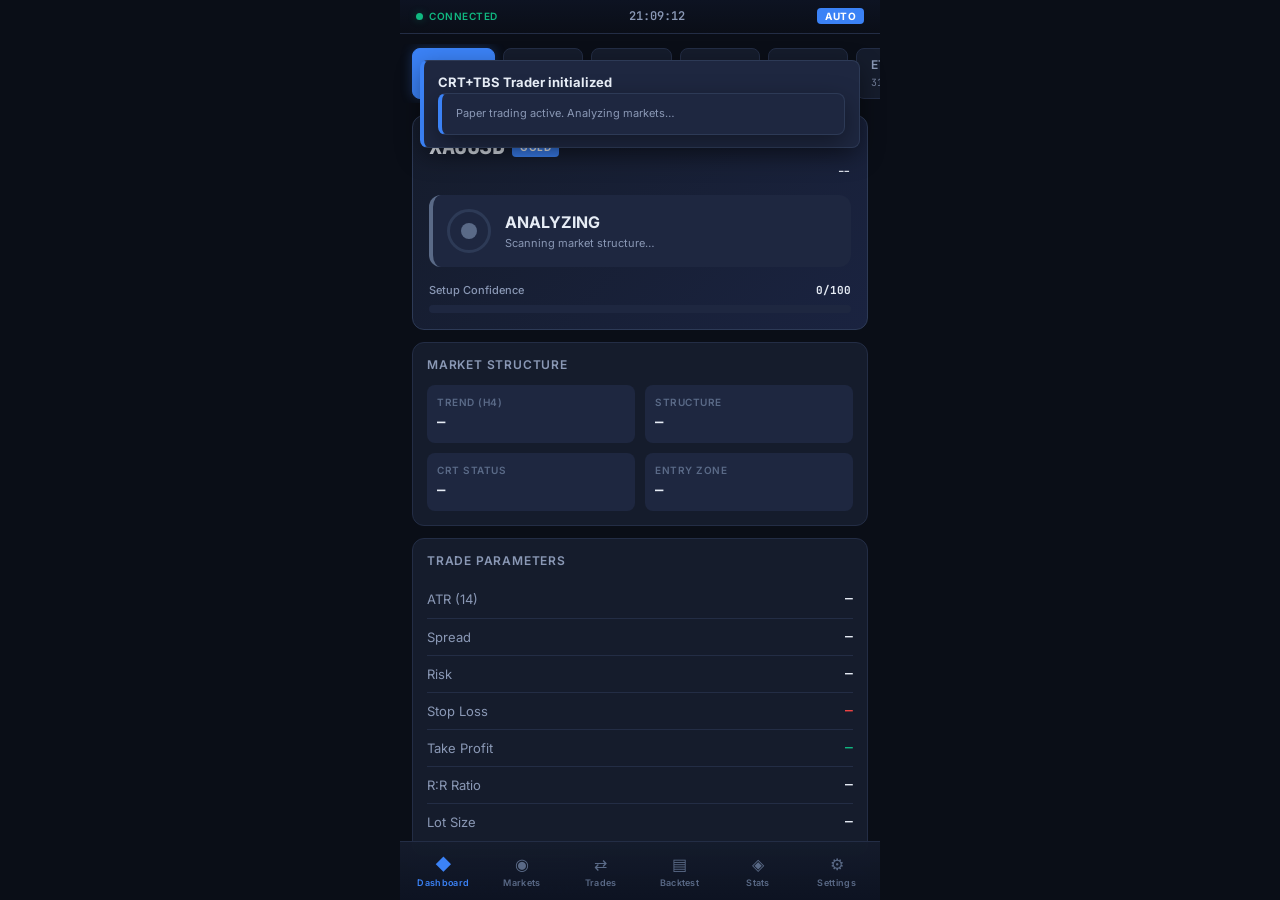
==== index.html @ 56c45b69 "Initial commit: CRT+TBS Adaptive Multi-Asset Trader" ====
<!DOCTYPE html>
<html lang="en">
<head>
<meta charset="UTF-8">
<meta name="viewport" content="width=device-width, initial-scale=1.0, maximum-scale=1.0, user-scalable=no">
<meta name="theme-color" content="#0a0e17">
<meta name="apple-mobile-web-app-capable" content="yes">
<meta name="apple-mobile-web-app-status-bar-style" content="black-translucent">
<title>CRT+TBS Trader — Adaptive Multi-Asset</title>
<link rel="preconnect" href="https://fonts.googleapis.com">
<link rel="preconnect" href="https://fonts.gstatic.com" crossorigin>
<link href="https://fonts.googleapis.com/css2?family=Inter:wght@300;400;500;600;700;800&family=JetBrains+Mono:wght@400;500;600;700&display=swap" rel="stylesheet">
<link rel="manifest" href="manifest.json">
<link rel="stylesheet" href="css/styles.css">
</head>
<body>

<div id="app">
  <!-- Status Bar -->
  <div class="status-bar">
    <div class="status-left">
      <span class="connection-dot connected" id="connDot"></span>
      <span class="conn-text" id="connText">CONNECTED</span>
    </div>
    <div class="status-center">
      <span id="clockDisplay">--:--</span>
    </div>
    <div class="status-right">
      <span id="sessionBadge" class="session-badge">AUTO</span>
    </div>
  </div>

  <!-- App Container -->
  <div class="app-container">

    <!-- ===== DASHBOARD TAB ===== -->
    <div class="tab-content active" id="tab-dashboard">

      <!-- Symbol Selector -->
      <div class="symbol-ribbon">
        <div class="symbol-tabs" id="symbolTabs">
          <!-- Populated by JS -->
        </div>
      </div>

      <!-- Main Signal Card -->
      <div class="card signal-card" id="signalCard">
        <div class="card-header">
          <div class="asset-info">
            <span class="asset-name" id="assetName">XAUUSD</span>
            <span class="asset-type-badge" id="assetType">GOLD</span>
          </div>
          <div class="asset-price-box">
            <span class="asset-price" id="assetPrice">--</span>
            <span class="asset-change" id="assetChange">--</span>
          </div>
        </div>

        <div class="signal-display">
          <div class="signal-badge" id="signalBadge">
            <div class="signal-ring"></div>
            <div class="signal-text">
              <span class="signal-label" id="signalLabel">ANALYZING</span>
              <span class="signal-sub" id="signalSub">Scanning market structure…</span>
            </div>
          </div>
        </div>

        <div class="confidence-bar-wrap">
          <div class="confidence-label-row">
            <span>Setup Confidence</span>
            <span class="conf-value" id="confValue">0/100</span>
          </div>
          <div class="confidence-track">
            <div class="confidence-fill" id="confFill" style="width:0%"></div>
          </div>
        </div>
      </div>

      <!-- Market Structure Grid -->
      <div class="card">
        <div class="card-title">Market Structure</div>
        <div class="grid-2">
          <div class="stat-block">
            <span class="stat-label">Trend (H4)</span>
            <span class="stat-value" id="trendValue">—</span>
          </div>
          <div class="stat-block">
            <span class="stat-label">Structure</span>
            <span class="stat-value" id="structureValue">—</span>
          </div>
          <div class="stat-block">
            <span class="stat-label">CRT Status</span>
            <span class="stat-value" id="crtStatus">—</span>
          </div>
          <div class="stat-block">
            <span class="stat-label">Entry Zone</span>
            <span class="stat-value" id="entryZone">—</span>
          </div>
        </div>
      </div>

      <!-- Trade Parameters -->
      <div class="card">
        <div class="card-title">Trade Parameters</div>
        <div class="param-list">
          <div class="param-row">
            <span class="p-label">ATR (14)</span>
            <span class="p-value mono" id="atrValue">—</span>
          </div>
          <div class="param-row">
            <span class="p-label">Spread</span>
            <span class="p-value mono" id="spreadValue">—</span>
          </div>
          <div class="param-row">
            <span class="p-label">Risk</span>
            <span class="p-value mono" id="riskValue">—</span>
          </div>
          <div class="param-row">
            <span class="p-label">Stop Loss</span>
            <span class="p-value mono red" id="slValue">—</span>
          </div>
          <div class="param-row">
            <span class="p-label">Take Profit</span>
            <span class="p-value mono green" id="tpValue">—</span>
          </div>
          <div class="param-row">
            <span class="p-label">R:R Ratio</span>
            <span class="p-value mono" id="rrValue">—</span>
          </div>
          <div class="param-row">
            <span class="p-label">Lot Size</span>
            <span class="p-value mono" id="lotValue">—</span>
          </div>
        </div>
      </div>

      <!-- Daily Performance -->
      <div class="card">
        <div class="card-title">Today's Performance</div>
        <div class="grid-4">
          <div class="stat-block mini">
            <span class="stat-label">Trades</span>
            <span class="stat-value small" id="todayTrades">0</span>
          </div>
          <div class="stat-block mini">
            <span class="stat-label">Win Rate</span>
            <span class="stat-value small" id="winRate">—</span>
          </div>
          <div class="stat-block mini">
            <span class="stat-label">P/L</span>
            <span class="stat-value small green" id="todayPL">$0.00</span>
          </div>
          <div class="stat-block mini">
            <span class="stat-label">Drawdown</span>
            <span class="stat-value small red" id="drawdown">0.0%</span>
          </div>
        </div>
        <div class="progress-row">
          <div class="progress-label">
            <span>Daily Risk Used</span>
            <span id="riskUsedLabel">0%</span>
          </div>
          <div class="progress-track">
            <div class="progress-fill risk" id="riskUsed" style="width:0%"></div>
          </div>
        </div>
        <div class="progress-row">
          <div class="progress-label">
            <span>Daily Progress</span>
            <span id="dailyProgressLabel">0%</span>
          </div>
          <div class="progress-track">
            <div class="progress-fill profit" id="dailyProgress" style="width:0%"></div>
          </div>
        </div>
      </div>

      <!-- Chart Area -->
      <div class="card chart-card">
        <div class="card-title">Price Action &amp; Structure</div>
        <canvas id="priceChart" class="price-canvas"></canvas>
        <div class="chart-legend">
          <span class="legend-item"><span class="legend-dot bull"></span>Bullish</span>
          <span class="legend-item"><span class="legend-dot bear"></span>Bearish</span>
          <span class="legend-item"><span class="legend-dot fvg"></span>FVG</span>
          <span class="legend-item"><span class="legend-dot liq"></span>Liquidity</span>
        </div>
      </div>

      <!-- Action Buttons -->
      <div class="action-bar">
        <button class="btn btn-secondary" id="btnPaper" onclick="togglePaperMode()">
          <span class="btn-icon">📊</span><span>Paper Trading</span>
        </button>
        <button class="btn btn-primary" id="btnTrade" onclick="toggleAutoTrading()">
          <span class="btn-icon">▶</span><span id="btnTradeText">Start Auto Trade</span>
        </button>
      </div>
    </div>

    <!-- ===== MARKETS TAB ===== -->
    <div class="tab-content" id="tab-markets">
      <div class="page-title">Markets</div>
      <div class="search-box">
        <input type="text" id="marketSearch" placeholder="Search symbols…" oninput="filterMarkets()">
      </div>
      <div class="asset-class-tabs" id="assetClassTabs">
        <!-- JS populated -->
      </div>
      <div class="market-list" id="marketList">
        <!-- JS populated -->
      </div>
    </div>

    <!-- ===== TRADES TAB ===== -->
    <div class="tab-content" id="tab-trades">
      <div class="page-title">Open Positions</div>
      <div class="trades-subtabs">
        <button class="subtab active" data-stab="open" onclick="switchTradesTab('open')">Open (<span id="openCount">0</span>)</button>
        <button class="subtab" data-stab="pending" onclick="switchTradesTab('pending')">Pending (<span id="pendingCount">0</span>)</button>
        <button class="subtab" data-stab="history" onclick="switchTradesTab('history')">History</button>
      </div>
      <div id="tradesList" class="trades-list">
        <div class="empty-state">No open positions</div>
      </div>
    </div>

    <!-- ===== BACKTEST TAB ===== -->
    <div class="tab-content" id="tab-backtest">
      <div class="page-title">Backtesting</div>
      <div class="card">
        <div class="card-title">Strategy Comparison</div>
        <div class="form-group">
          <label>Symbol</label>
          <select id="btSymbol" class="form-select"></select>
        </div>
        <div class="form-group">
          <label>Timeframe</label>
          <select id="btTimeframe" class="form-select">
            <option value="M5">M5</option>
            <option value="M15" selected>M15</option>
            <option value="H1">H1</option>
            <option value="H4">H4</option>
          </select>
        </div>
        <div class="form-group">
          <label>Initial Balance</label>
          <input type="number" id="btBalance" class="form-input" value="10000">
        </div>
        <div class="form-group">
          <label>Bars to Simulate</label>
          <input type="number" id="btBars" class="form-input" value="2000">
        </div>
        <button class="btn btn-primary full" onclick="runBacktest()">Run Backtest</button>
      </div>

      <div class="card" id="btResults" style="display:none">
        <div class="card-title">Results</div>
        <div class="grid-3">
          <div class="stat-block"><span class="stat-label">Total Trades</span><span class="stat-value" id="btTrades">0</span></div>
          <div class="stat-block"><span class="stat-label">Win Rate</span><span class="stat-value" id="btWinRate">—</span></div>
          <div class="stat-block"><span class="stat-label">Net Profit</span><span class="stat-value green" id="btProfit">$0</span></div>
          <div class="stat-block"><span class="stat-label">Profit Factor</span><span class="stat-value" id="btPF">—</span></div>
          <div class="stat-block"><span class="stat-label">Max DD</span><span class="stat-value red" id="btDD">0%</span></div>
          <div class="stat-block"><span class="stat-label">Avg RR</span><span class="stat-value" id="btRR">—</span></div>
        </div>
        <div class="bt-equity-wrap">
          <canvas id="equityChart" class="equity-canvas"></canvas>
        </div>
      </div>
    </div>

    <!-- ===== SETTINGS TAB ===== -->
    <div class="tab-content" id="tab-settings">
      <div class="page-title">Settings</div>

      <div class="card">
        <div class="card-title">Trading Mode</div>
        <div class="mode-selector" id="modeSelector">
          <button class="mode-btn active" data-mode="auto">Auto</button>
          <button class="mode-btn" data-mode="scalping">Scalping</button>
          <button class="mode-btn" data-mode="intraday">Intraday</button>
          <button class="mode-btn" data-mode="swing">Swing</button>
        </div>
      </div>

      <div class="card">
        <div class="card-title">Risk Management</div>
        <div class="form-group">
          <label>Risk Profile</label>
          <select id="riskProfile" class="form-select" onchange="updateRiskProfile()">
            <option value="conservative">Conservative (0.5%)</option>
            <option value="balanced" selected>Balanced (1%)</option>
            <option value="aggressive">Aggressive (2%)</option>
            <option value="custom">Custom</option>
          </select>
        </div>
        <div class="form-group">
          <label>Risk Per Trade (%)</label>
          <input type="range" id="riskSlider" min="0.1" max="5" step="0.1" value="1" oninput="updateRiskDisplay()">
          <div class="range-val" id="riskSliderVal">1.0%</div>
        </div>
        <div class="form-group">
          <label>Minimum Confidence Threshold</label>
          <input type="range" id="confSlider" min="50" max="95" step="1" value="75" oninput="updateConfDisplay()">
          <div class="range-val" id="confSliderVal">75/100</div>
        </div>
        <div class="form-group">
          <label>Minimum Risk:Reward</label>
          <input type="range" id="rrSlider" min="1" max="5" step="0.1" value="2" oninput="updateRRDisplay()">
          <div class="range-val" id="rrSliderVal">1:2.0</div>
        </div>
        <div class="form-group switch-row">
          <label>Small Account Mode</label>
          <label class="switch"><input type="checkbox" id="smallAccountMode"><span class="slider-sw"></span></label>
        </div>
        <div class="form-group switch-row">
          <label>Partial Profit Taking (TP1/TP2/TP3)</label>
          <label class="switch"><input type="checkbox" id="partialTP" checked><span class="slider-sw"></span></label>
        </div>
        <div class="form-group switch-row">
          <label>Break-Even After TP1</label>
          <label class="switch"><input type="checkbox" id="breakEven" checked><span class="slider-sw"></span></label>
        </div>
        <div class="form-group switch-row">
          <label>Trailing Stop</label>
          <label class="switch"><input type="checkbox" id="trailingStop" checked><span class="slider-sw"></span></label>
        </div>
      </div>

      <div class="card">
        <div class="card-title">Daily Limits</div>
        <div class="form-group">
          <label>Max Daily Loss (%)</label>
          <input type="number" id="maxDailyLoss" class="form-input" value="5" step="0.5">
        </div>
        <div class="form-group">
          <label>Daily Profit Target (%)</label>
          <input type="number" id="dailyTarget" class="form-input" value="3" step="0.5">
        </div>
        <div class="form-group">
          <label>Max Trades Per Day</label>
          <input type="number" id="maxDailyTrades" class="form-input" value="10">
        </div>
        <div class="form-group">
          <label>Max Consecutive Losses</label>
          <input type="number" id="maxConsecLoss" class="form-input" value="5">
        </div>
        <div class="form-group switch-row">
          <label>Stop Trading at Daily Target</label>
          <label class="switch"><input type="checkbox" id="stopAtTarget" checked><span class="slider-sw"></span></label>
        </div>
      </div>

      <div class="card">
        <div class="card-title">News Filter</div>
        <div class="form-group">
          <label>News Filter Level</label>
          <select id="newsFilter" class="form-select">
            <option value="off">OFF</option>
            <option value="low">Low Impact Only</option>
            <option value="high" selected>High Impact Filter</option>
            <option value="all">No Trading Around Major News</option>
          </select>
        </div>
      </div>

      <div class="card">
        <div class="card-title">Broker Connection</div>
        <div class="form-group">
          <label>Execution Mode</label>
          <div class="mode-selector" id="executionMode">
            <button class="mode-btn active" data-exec="demo">Demo (Simulated)</button>
            <button class="mode-btn" data-exec="live" id="liveExecBtn">Live</button>
          </div>
          <div class="risk-warning" id="riskWarning" style="display:none">
            <strong>⚠️ Real-money trading carries substantial risk.</strong><br>
            Automated strategies can and will lose money. Never trade with capital you cannot afford to lose.
            Past or simulated performance is not indicative of future results.
          </div>
        </div>
        <div class="form-group">
          <label>Broker / Endpoint</label>
          <select id="brokerSelect" class="form-select" onchange="UI.renderBrokerFields()">
            <option value="simulated">Simulated (Paper Trading)</option>
            <option value="mt4">MetaTrader 4 (bridge)</option>
            <option value="mt5">MetaTrader 5 (bridge)</option>
            <option value="ctrader">cTrader Open API</option>
            <option value="binance">Binance (Crypto)</option>
          </select>
        </div>
        <div id="brokerFields"></div>
        <div class="form-group">
          <label>Account Balance (for simulation / display)</label>
          <input type="number" id="accountBalance" class="form-input" value="10000" step="100">
        </div>
        <div class="demo-gate" id="demoGate" style="display:none">
          <div class="gate-label">Demo Performance Gate</div>
          <div class="gate-stats" id="gateStats">Complete 50+ demo trades with ≥55% win rate and <5% max DD to enable live trading.</div>
          <div class="gate-progress">
            <div class="gate-bar"><div class="gate-fill" id="gateFill" style="width:0%"></div></div>
            <div class="gate-pct" id="gatePct">0%</div>
          </div>
          <div class="gate-status" id="gateStatus">LOCKED</div>
        </div>
        <button class="btn btn-secondary full" onclick="saveSettings()">Save Settings</button>
        <button class="btn btn-primary full" id="connectBtn" onclick="BrokerUI.connect()" style="margin-top:8px;display:none">Connect Broker</button>
      </div>

      <div class="app-footer">
        <div>CRT + TBS Adaptive Trader v1.0</div>
        <div class="footer-sub">Capital Preservation First</div>
      </div>
    </div>

    <!-- ===== STATS TAB ===== -->
    <div class="tab-content" id="tab-stats">
      <div class="page-title">Performance Statistics</div>
      <div class="card">
        <div class="card-title">Per-Asset Performance</div>
        <div id="assetStats" class="asset-stats-list"></div>
      </div>
      <div class="card">
        <div class="card-title">Strategy Optimization</div>
        <div class="insights-list" id="insightsList">
          <div class="empty-state">Collecting trading data… Run trades or backtest to generate insights.</div>
        </div>
      </div>
    </div>

  </div>

  <!-- Bottom Nav -->
  <nav class="bottom-nav">
    <button class="nav-btn active" data-tab="dashboard" onclick="switchTab('dashboard')">
      <span class="nav-icon">◆</span><span class="nav-label">Dashboard</span>
    </button>
    <button class="nav-btn" data-tab="markets" onclick="switchTab('markets')">
      <span class="nav-icon">◉</span><span class="nav-label">Markets</span>
    </button>
    <button class="nav-btn" data-tab="trades" onclick="switchTab('trades')">
      <span class="nav-icon">⇄</span><span class="nav-label">Trades</span>
    </button>
    <button class="nav-btn" data-tab="backtest" onclick="switchTab('backtest')">
      <span class="nav-icon">▤</span><span class="nav-label">Backtest</span>
    </button>
    <button class="nav-btn" data-tab="stats" onclick="switchTab('stats')">
      <span class="nav-icon">◈</span><span class="nav-label">Stats</span>
    </button>
    <button class="nav-btn" data-tab="settings" onclick="switchTab('settings')">
      <span class="nav-icon">⚙</span><span class="nav-label">Settings</span>
    </button>
  </nav>

  <!-- Toast Notifications -->
  <div id="toastContainer" class="toast-container"></div>

  <!-- Trade Alert Modal -->
  <div id="alertModal" class="modal-overlay" onclick="if(event.target===this)closeModal()">
    <div class="modal">
      <div class="modal-header">
        <span id="modalTitle">Signal Alert</span>
        <button class="modal-close" onclick="closeModal()">✕</button>
      </div>
      <div class="modal-body" id="modalBody"></div>
    </div>
  </div>
</div>

<script src="js/assetProfiles.js"></script>
<script src="js/assetDetector.js"></script>
<script src="js/dataFeed.js"></script>
<script src="js/marketStructure.js"></script>
<script src="js/volatilityEngine.js"></script>
<script src="js/strategy.js"></script>
<script src="js/riskManager.js"></script>
<script src="js/executionEngine.js"></script>
<script src="js/notifications.js"></script>
<script src="js/statistics.js"></script>
<script src="js/backtest.js"></script>
<script src="js/charts.js"></script>
<script src="js/ui.js"></script>
<script src="js/brokerAdapters.js"></script>
<script src="js/brokerUI.js"></script>
<script src="js/app.js"></script>

</body>
</html>
---- css/styles.css ----
/* ===== CRT+TBS Adaptive Trader — Mobile-First Dark UI ===== */
:root {
  --bg-primary: #0a0e17;
  --bg-secondary: #111827;
  --bg-card: #151c2c;
  --bg-card-hover: #1a2336;
  --bg-elevated: #1e2740;
  --border: #232d45;
  --border-light: #2d3a56;

  --text-primary: #e6ecf5;
  --text-secondary: #8a98b5;
  --text-muted: #5a6a87;

  --accent: #3b82f6;
  --accent-glow: rgba(59,130,246,0.3);
  --green: #10b981;
  --green-dim: rgba(16,185,129,0.15);
  --green-glow: rgba(16,185,129,0.3);
  --red: #ef4444;
  --red-dim: rgba(239,68,68,0.15);
  --red-glow: rgba(239,68,68,0.3);
  --yellow: #f59e0b;
  --yellow-dim: rgba(245,158,11,0.15);
  --purple: #8b5cf6;
  --purple-dim: rgba(139,92,246,0.15);
  --cyan: #06b6d4;
  --cyan-dim: rgba(6,182,212,0.15);

  --font-main: 'Inter', -apple-system, BlinkMacSystemFont, sans-serif;
  --font-mono: 'JetBrains Mono', 'Courier New', monospace;

  --radius: 12px;
  --radius-sm: 8px;
  --radius-lg: 16px;

  --safe-top: env(safe-area-inset-top, 0px);
  --safe-bottom: env(safe-area-inset-bottom, 0px);
}

* { margin:0; padding:0; box-sizing:border-box; -webkit-tap-highlight-color:transparent; }

html, body {
  height:100%;
  width:100%;
  overflow:hidden;
  background: var(--bg-primary);
  color: var(--text-primary);
  font-family: var(--font-main);
  font-size: 14px;
  line-height: 1.4;
  -webkit-font-smoothing: antialiased;
}

#app {
  display:flex; flex-direction:column;
  height:100dvh; width:100vw;
  max-width:480px; margin:0 auto;
  background: var(--bg-primary);
  position:relative;
}

/* ===== Status Bar ===== */
.status-bar {
  display:flex; align-items:center; justify-content:space-between;
  padding: calc(8px + var(--safe-top)) 16px 8px;
  background: linear-gradient(180deg, #0d1322 0%, var(--bg-primary) 100%);
  font-size: 11px; font-weight:600;
  border-bottom: 1px solid var(--border);
  flex-shrink:0;
}
.status-left { display:flex; align-items:center; gap:6px; }
.connection-dot { width:7px; height:7px; border-radius:50%; }
.connection-dot.connected { background: var(--green); box-shadow:0 0 8px var(--green-glow); }
.connection-dot.disconnected { background: var(--red); }
.conn-text { color: var(--green); letter-spacing:0.5px; font-size:10px; }
#clockDisplay { font-family: var(--font-mono); color: var(--text-secondary); font-size:12px; }
.session-badge {
  background: var(--accent);
  color:#fff; padding:2px 8px; border-radius:4px;
  font-size:10px; font-weight:700; letter-spacing:0.5px;
}

/* ===== App Container ===== */
.app-container {
  flex:1; overflow-y:auto; overflow-x:hidden;
  -webkit-overflow-scrolling:touch;
  padding: 12px 12px 80px;
}
.tab-content { display:none; animation: fadeIn 0.25s ease; }
.tab-content.active { display:block; }

@keyframes fadeIn { from{opacity:0; transform:translateY(4px);} to{opacity:1; transform:translateY(0);} }
@keyframes pulse { 0%,100%{opacity:1;} 50%{opacity:0.5;} }
@keyframes slideUp { from{transform:translateY(100%);opacity:0;} to{transform:translateY(0);opacity:1;} }
@keyframes glowPulse {
  0%,100%{box-shadow:0 0 0 0 var(--glow-color,var(--accent-glow));}
  50%{box-shadow:0 0 20px 4px var(--glow-color,var(--accent-glow));}
}

/* ===== Symbol Ribbon ===== */
.symbol-ribbon {
  margin: -2px -12px 12px;
  padding: 0 12px;
  overflow-x:auto;
  -webkit-overflow-scrolling:touch;
  scrollbar-width:none;
}
.symbol-ribbon::-webkit-scrollbar { display:none; }
.symbol-tabs { display:flex; gap:8px; padding:4px 0; }
.symbol-tab {
  flex-shrink:0;
  padding: 8px 14px;
  background: var(--bg-card);
  border: 1px solid var(--border);
  border-radius: var(--radius-sm);
  font-size:12px; font-weight:600;
  color: var(--text-secondary);
  cursor:pointer;
  transition: all 0.15s;
  white-space:nowrap;
}
.symbol-tab.active {
  background: var(--accent);
  border-color: var(--accent);
  color:#fff;
  box-shadow:0 0 12px var(--accent-glow);
}
.symbol-tab .sym-price { font-family:var(--font-mono); font-size:10px; font-weight:400; opacity:0.8; margin-top:2px; display:block;}
.symbol-tab.active .sym-price { color:rgba(255,255,255,0.85); }

/* ===== Cards ===== */
.card {
  background: var(--bg-card);
  border:1px solid var(--border);
  border-radius: var(--radius);
  padding:14px;
  margin-bottom:12px;
}
.card-title {
  font-size:12px; font-weight:600;
  color: var(--text-secondary);
  text-transform:uppercase;
  letter-spacing:0.8px;
  margin-bottom:12px;
}

/* ===== Signal Card ===== */
.signal-card {
  background: linear-gradient(135deg, var(--bg-card) 0%, #1a2340 100%);
  border-color: var(--border-light);
  padding:16px;
}
.card-header {
  display:flex; justify-content:space-between; align-items:flex-start;
  margin-bottom:16px;
}
.asset-info { display:flex; align-items:center; gap:8px; }
.asset-name { font-size:22px; font-weight:800; letter-spacing:-0.5px; font-family:var(--font-mono); }
.asset-type-badge {
  font-size:10px; font-weight:700;
  padding:3px 8px; border-radius:4px;
  background: var(--accent); color:#fff;
  text-transform:uppercase; letter-spacing:0.5px;
}
.asset-type-badge.forex { background: var(--accent); }
.asset-type-badge.gold { background: var(--yellow); }
.asset-type-badge.crypto { background: var(--orange, #f97316); }
.asset-type-badge.index { background: var(--purple); }
.asset-price-box { text-align:right; }
.asset-price { font-family:var(--font-mono); font-size:20px; font-weight:700; display:block; }
.asset-change { font-size:11px; font-weight:600; font-family:var(--font-mono); }
.asset-change.up { color:var(--green); }
.asset-change.down { color:var(--red); }

.signal-display { margin: 16px 0; }
.signal-badge {
  display:flex; align-items:center; gap:14px;
  padding:14px;
  background: var(--bg-elevated);
  border-radius: var(--radius);
  border-left:4px solid var(--text-muted);
  transition: all 0.3s;
}
.signal-badge.buy {
  border-left-color: var(--green);
  background: linear-gradient(90deg, rgba(16,185,129,0.1) 0%, var(--bg-elevated) 70%);
}
.signal-badge.sell {
  border-left-color: var(--red);
  background: linear-gradient(90deg, rgba(239,68,68,0.1) 0%, var(--bg-elevated) 70%);
}
.signal-badge.waiting {
  border-left-color: var(--yellow);
}
.signal-ring {
  width:44px; height:44px; border-radius:50%;
  border:3px solid var(--border-light);
  flex-shrink:0;
  display:flex; align-items:center; justify-content:center;
  position:relative;
}
.signal-badge.buy .signal-ring { border-color: var(--green); box-shadow:0 0 16px var(--green-glow); }
.signal-badge.sell .signal-ring { border-color: var(--red); box-shadow:0 0 16px var(--red-glow); }
.signal-badge.waiting .signal-ring { border-color: var(--yellow); animation:pulse 2s infinite; }
.signal-ring::after {
  content:''; width:16px; height:16px; border-radius:50%;
  background: var(--text-muted);
}
.signal-badge.buy .signal-ring::after { background:var(--green); }
.signal-badge.sell .signal-ring::after { background:var(--red); }
.signal-badge.waiting .signal-ring::after { background:var(--yellow); }
.signal-text { flex:1; }
.signal-label { font-size:16px; font-weight:700; display:block; }
.signal-badge.buy .signal-label { color:var(--green); }
.signal-badge.sell .signal-label { color:var(--red); }
.signal-sub { font-size:11px; color:var(--text-secondary); margin-top:2px; display:block;}

.confidence-bar-wrap { margin-top:14px; }
.confidence-label-row {
  display:flex; justify-content:space-between;
  font-size:11px; color:var(--text-secondary);
  margin-bottom:6px; font-weight:500;
}
.conf-value { font-family:var(--font-mono); color:var(--text-primary); font-weight:700; }
.confidence-track {
  height:8px; background:var(--bg-elevated);
  border-radius:4px; overflow:hidden;
}
.confidence-fill {
  height:100%; border-radius:4px;
  background: linear-gradient(90deg, var(--red) 0%, var(--yellow) 40%, var(--green) 100%);
  transition: width 0.5s ease;
}

/* ===== Grids ===== */
.grid-2 { display:grid; grid-template-columns:1fr 1fr; gap:10px; }
.grid-3 { display:grid; grid-template-columns:1fr 1fr 1fr; gap:10px; }
.grid-4 { display:grid; grid-template-columns:1fr 1fr 1fr 1fr; gap:8px; }

.stat-block {
  background: var(--bg-elevated);
  padding:10px;
  border-radius:var(--radius-sm);
  display:flex; flex-direction:column; gap:4px;
}
.stat-block.mini { padding:8px 6px; align-items:center; text-align:center;}
.stat-label { font-size:10px; color:var(--text-muted); text-transform:uppercase; letter-spacing:0.5px; font-weight:600;}
.stat-value { font-size:14px; font-weight:700; font-family:var(--font-mono); }
.stat-value.small { font-size:13px; }
.stat-value.green { color:var(--green); }
.stat-value.red { color:var(--red); }
.stat-value.bull { color:var(--green); }
.stat-value.bear { color:var(--red); }
.p-value.mono { font-family:var(--font-mono); font-weight:600; }
.p-value.green { color:var(--green); }
.p-value.red { color:var(--red); }

/* ===== Param List ===== */
.param-list { display:flex; flex-direction:column; gap:0; }
.param-row {
  display:flex; justify-content:space-between; align-items:center;
  padding:9px 0;
  border-bottom:1px solid var(--border);
  font-size:13px;
}
.param-row:last-child { border-bottom:none; }
.p-label { color:var(--text-secondary); }
.p-value { font-size:13px; color:var(--text-primary); }

/* ===== Progress Rows ===== */
.progress-row { margin-top:12px; }
.progress-row:first-of-type { margin-top:14px; }
.progress-label {
  display:flex; justify-content:space-between;
  font-size:11px; color:var(--text-secondary); margin-bottom:5px; font-weight:500;
}
.progress-track {
  height:6px; background:var(--bg-elevated); border-radius:3px; overflow:hidden;
}
.progress-fill { height:100%; border-radius:3px; transition:width 0.5s; }
.progress-fill.risk { background: linear-gradient(90deg, var(--green), var(--yellow), var(--red)); }
.progress-fill.profit { background: linear-gradient(90deg, var(--accent), var(--green)); }

/* ===== Chart ===== */
.chart-card { padding:14px; }
.price-canvas { width:100%; height:200px; display:block; }
.chart-legend {
  display:flex; gap:12px; margin-top:8px; flex-wrap:wrap;
}
.legend-item {
  display:flex; align-items:center; gap:5px;
  font-size:10px; color:var(--text-muted);
}
.legend-dot { width:8px; height:8px; border-radius:2px; }
.legend-dot.bull { background:var(--green); }
.legend-dot.bear { background:var(--red); }
.legend-dot.fvg { background:var(--cyan); }
.legend-dot.liq { background:var(--yellow); }

/* ===== Action Buttons ===== */
.action-bar {
  display:grid; grid-template-columns:1fr 1.5fr; gap:10px;
  margin-top:4px; margin-bottom:16px;
}
.btn {
  display:flex; align-items:center; justify-content:center; gap:8px;
  padding:14px 16px;
  border:none; border-radius:var(--radius);
  font-family:var(--font-main); font-size:14px; font-weight:700;
  cursor:pointer;
  transition: all 0.15s;
  letter-spacing:0.3px;
}
.btn:active { transform:scale(0.97); }
.btn.full { width:100%; }
.btn-primary {
  background: linear-gradient(135deg, var(--accent) 0%, #2563eb 100%);
  color:#fff;
  box-shadow:0 4px 12px var(--accent-glow);
}
.btn-primary.active {
  background: linear-gradient(135deg, var(--red) 0%, #dc2626 100%);
  box-shadow:0 4px 12px var(--red-glow);
}
.btn-secondary {
  background: var(--bg-elevated);
  color:var(--text-primary);
  border:1px solid var(--border);
}
.btn-icon { font-size:12px; }

/* ===== Page Titles ===== */
.page-title {
  font-size:22px; font-weight:800;
  margin:4px 0 16px;
  letter-spacing:-0.5px;
}

/* ===== Search ===== */
.search-box { margin-bottom:12px; }
.search-box input {
  width:100%; padding:11px 14px;
  background:var(--bg-card); border:1px solid var(--border);
  border-radius:var(--radius-sm);
  color:var(--text-primary); font-family:var(--font-main); font-size:14px;
  outline:none;
}
.search-box input:focus { border-color:var(--accent); }

/* ===== Asset Class Tabs ===== */
.asset-class-tabs {
  display:flex; gap:6px; margin-bottom:12px;
  overflow-x:auto; scrollbar-width:none;
}
.asset-class-tabs::-webkit-scrollbar { display:none; }
.class-tab {
  flex-shrink:0;
  padding:7px 14px;
  background:var(--bg-card); border:1px solid var(--border);
  border-radius:20px; font-size:12px; font-weight:600;
  color:var(--text-secondary); cursor:pointer; transition:all 0.15s;
}
.class-tab.active { background:var(--accent); border-color:var(--accent); color:#fff;}

/* ===== Market List ===== */
.market-list { display:flex; flex-direction:column; gap:8px; }
.market-item {
  display:flex; align-items:center; justify-content:space-between;
  padding:12px 14px;
  background:var(--bg-card); border:1px solid var(--border);
  border-radius:var(--radius-sm);
  cursor:pointer; transition:all 0.15s;
}
.market-item:active { background:var(--bg-card-hover); }
.market-item.active { border-color:var(--accent); background:var(--bg-card-hover); }
.mi-left { display:flex; align-items:center; gap:12px; }
.mi-icon {
  width:38px; height:38px; border-radius:8px;
  display:flex; align-items:center; justify-content:center;
  font-size:16px; font-weight:800; font-family:var(--font-mono);
  flex-shrink:0;
}
.mi-icon.forex { background:rgba(59,130,246,0.15); color:var(--accent); }
.mi-icon.gold { background:rgba(245,158,11,0.15); color:var(--yellow); }
.mi-icon.crypto { background:rgba(249,115,22,0.15); color:#f97316; }
.mi-icon.index { background:rgba(139,92,246,0.15); color:var(--purple); }
.mi-sym { font-weight:700; font-family:var(--font-mono); font-size:14px; }
.mi-name { font-size:11px; color:var(--text-muted); margin-top:2px; }
.mi-right { text-align:right; }
.mi-price { font-family:var(--font-mono); font-weight:700; font-size:14px; }
.mi-chg { font-size:11px; font-weight:600; font-family:var(--font-mono); margin-top:2px; }
.mi-chg.up { color:var(--green); }
.mi-chg.down { color:var(--red); }
.mi-spread { font-size:10px; color:var(--text-muted); margin-top:2px; }

/* ===== Trades ===== */
.trades-subtabs {
  display:flex; gap:6px; margin-bottom:12px;
  background:var(--bg-card); border-radius:var(--radius-sm); padding:4px;
}
.subtab {
  flex:1; padding:8px; border:none;
  background:transparent; color:var(--text-secondary);
  font-family:var(--font-main); font-size:12px; font-weight:600;
  border-radius:6px; cursor:pointer; transition:all 0.15s;
}
.subtab.active { background:var(--accent); color:#fff; }
.trades-list { display:flex; flex-direction:column; gap:8px; }

.trade-item {
  background:var(--bg-card); border:1px solid var(--border);
  border-radius:var(--radius-sm); padding:12px 14px;
  border-left:4px solid var(--text-muted);
}
.trade-item.buy { border-left-color:var(--green); }
.trade-item.sell { border-left-color:var(--red); }
.trade-header {
  display:flex; justify-content:space-between; align-items:center;
  margin-bottom:8px;
}
.trade-sym { font-weight:800; font-family:var(--font-mono); font-size:15px; }
.trade-side {
  font-size:10px; font-weight:700; padding:2px 8px; border-radius:4px;
  text-transform:uppercase; letter-spacing:0.5px;
}
.trade-side.buy { background:var(--green-dim); color:var(--green); }
.trade-side.sell { background:var(--red-dim); color:var(--red); }
.trade-grid {
  display:grid; grid-template-columns:1fr 1fr 1fr; gap:8px;
  font-size:11px;
}
.trade-grid .tg-label { color:var(--text-muted); font-size:9px; text-transform:uppercase; letter-spacing:0.5px; font-weight:600; margin-bottom:2px; }
.trade-grid .tg-val { font-family:var(--font-mono); font-weight:600; font-size:12px; }
.tg-val.profit { color:var(--green); }
.tg-val.loss { color:var(--red); }
.trade-footer {
  display:flex; justify-content:space-between; align-items:center;
  margin-top:10px; padding-top:8px; border-top:1px solid var(--border);
}
.trade-progress { flex:1; margin:0 10px; }
.trade-close-btn {
  background:var(--red-dim); color:var(--red);
  border:none; padding:6px 12px; border-radius:6px;
  font-size:11px; font-weight:700; cursor:pointer; font-family:var(--font-main);
}

.empty-state {
  text-align:center; padding:40px 20px;
  color:var(--text-muted); font-size:13px;
}

/* ===== Forms ===== */
.form-group { margin-bottom:14px; }
.form-group:last-child { margin-bottom:0; }
.form-group label {
  display:block; font-size:11px; font-weight:600;
  color:var(--text-secondary); text-transform:uppercase; letter-spacing:0.5px;
  margin-bottom:6px;
}
.form-input, .form-select {
  width:100%; padding:11px 14px;
  background:var(--bg-elevated); border:1px solid var(--border);
  border-radius:var(--radius-sm);
  color:var(--text-primary); font-family:var(--font-main); font-size:14px;
  outline:none;
  -webkit-appearance:none;
}
.form-select {
  background-image: url("data:image/svg+xml,%3Csvg xmlns='http://www.w3.org/2000/svg' width='12' height='8' viewBox='0 0 12 8'%3E%3Cpath fill='%238a98b5' d='M6 8L0 0h12z'/%3E%3C/svg%3E");
  background-repeat:no-repeat;
  background-position:right 14px center;
  padding-right:34px;
}
.form-input:focus, .form-select:focus { border-color:var(--accent); }

input[type="range"] {
  width:100%; -webkit-appearance:none; appearance:none;
  height:6px; border-radius:3px;
  background:var(--bg-elevated); outline:none;
  margin:8px 0 4px;
}
input[type="range"]::-webkit-slider-thumb {
  -webkit-appearance:none; appearance:none;
  width:20px; height:20px; border-radius:50%;
  background:var(--accent); cursor:pointer;
  box-shadow:0 0 8px var(--accent-glow);
  border:2px solid #fff;
}
.range-val {
  text-align:right; font-family:var(--font-mono); font-weight:700; font-size:13px;
  color:var(--accent);
}

/* Switch */
.switch-row {
  display:flex !important; justify-content:space-between; align-items:center;
}
.switch-row label { margin-bottom:0 !important; }
.switch { position:relative; display:inline-block; width:46px; height:26px; flex-shrink:0; }
.switch input { opacity:0; width:0; height:0; }
.slider-sw {
  position:absolute; cursor:pointer; top:0; left:0; right:0; bottom:0;
  background:var(--bg-elevated); border:1px solid var(--border);
  border-radius:13px; transition:0.2s;
}
.slider-sw:before {
  content:""; position:absolute;
  height:18px; width:18px; left:3px; bottom:3px;
  background:var(--text-muted); border-radius:50%; transition:0.2s;
}
.switch input:checked + .slider-sw { background:var(--accent); border-color:var(--accent); }
.switch input:checked + .slider-sw:before { transform:translateX(20px); background:#fff; }

/* Mode Selector */
.mode-selector {
  display:grid; grid-template-columns:1fr 1fr; gap:6px;
}
.mode-btn {
  padding:11px 8px;
  background:var(--bg-elevated); border:1px solid var(--border);
  border-radius:var(--radius-sm);
  color:var(--text-secondary); font-family:var(--font-main); font-size:13px; font-weight:600;
  cursor:pointer; transition:all 0.15s;
}
.mode-btn.active {
  background:var(--accent); border-color:var(--accent); color:#fff;
  box-shadow:0 0 12px var(--accent-glow);
}

/* ===== Backtest ===== */
.bt-equity-wrap { margin-top:12px; }
.equity-canvas { width:100%; height:140px; display:block; }

/* ===== Stats ===== */
.asset-stats-list { display:flex; flex-direction:column; gap:8px; }
.asset-stat-row {
  display:flex; justify-content:space-between; align-items:center;
  padding:10px 0; border-bottom:1px solid var(--border);
}
.asset-stat-row:last-child { border-bottom:none; }
.as-left { display:flex; align-items:center; gap:10px; }
.as-sym { font-weight:700; font-family:var(--font-mono); font-size:13px; }
.as-wr { font-size:11px; color:var(--text-muted); margin-left:6px; }
.as-right { display:flex; gap:10px; font-family:var(--font-mono); font-size:12px; font-weight:600; }
.as-pnl.green { color:var(--green); }
.as-pnl.red { color:var(--red); }
.as-trades { color:var(--text-muted); }

.insights-list { display:flex; flex-direction:column; gap:8px; }
.insight-item {
  padding:10px 12px;
  background:var(--bg-elevated); border-radius:var(--radius-sm);
  border-left:3px solid var(--accent);
  font-size:12px; line-height:1.5;
}
.insight-item.warn { border-left-color:var(--yellow); }
.insight-item.good { border-left-color:var(--green); }
.insight-item.bad { border-left-color:var(--red); }

/* ===== Footer ===== */
.app-footer {
  text-align:center;
  padding:20px 0 10px;
  color:var(--text-muted);
  font-size:11px;
}
.footer-sub { margin-top:4px; font-size:10px; opacity:0.7; }

/* ===== Bottom Nav ===== */
.bottom-nav {
  position:fixed; bottom:0; left:50%; transform:translateX(-50%);
  width:100%; max-width:480px;
  display:grid; grid-template-columns:repeat(6,1fr);
  background: linear-gradient(180deg, rgba(21,28,44,0.95) 0%, #0d1322 100%);
  backdrop-filter:blur(20px);
  border-top:1px solid var(--border);
  padding:6px 4px calc(6px + var(--safe-bottom));
  z-index:100;
}
.nav-btn {
  background:none; border:none;
  display:flex; flex-direction:column; align-items:center; gap:3px;
  padding:6px 2px;
  color:var(--text-muted);
  cursor:pointer;
  transition:color 0.15s;
  font-family:var(--font-main);
}
.nav-btn.active { color:var(--accent); }
.nav-icon { font-size:16px; }
.nav-label { font-size:9px; font-weight:600; letter-spacing:0.3px; }

/* ===== Toasts ===== */
.toast-container {
  position:fixed; top:calc(60px + var(--safe-top)); left:50%; transform:translateX(-50%);
  z-index:1000; display:flex; flex-direction:column; gap:8px;
  width:calc(100% - 24px); max-width:440px;
  pointer-events:none;
}
.toast {
  background:var(--bg-elevated); border:1px solid var(--border-light);
  border-left:4px solid var(--accent);
  border-radius:var(--radius-sm);
  padding:12px 14px;
  box-shadow:0 8px 24px rgba(0,0,0,0.4);
  pointer-events:auto;
  animation: slideUp 0.3s ease;
}
.toast.buy { border-left-color:var(--green); }
.toast.sell { border-left-color:var(--red); }
.toast.warn { border-left-color:var(--yellow); }
.toast.info { border-left-color:var(--accent); }
.toast-title { font-size:13px; font-weight:700; }
.toast.msg { font-size:11px; color:var(--text-secondary); margin-top:2px; }
.toast.fade-out { opacity:0; transform:translateY(-10px); transition:all 0.3s; }

/* ===== Modal ===== */
.modal-overlay {
  position:fixed; top:0; left:0; right:0; bottom:0;
  background:rgba(0,0,0,0.7);
  display:none; align-items:center; justify-content:center;
  z-index:2000; padding:20px;
  backdrop-filter:blur(4px);
}
.modal-overlay.show { display:flex; }
.modal {
  background:var(--bg-card); border:1px solid var(--border-light);
  border-radius:var(--radius-lg);
  width:100%; max-width:380px;
  max-height:80vh; overflow-y:auto;
  animation: fadeIn 0.2s;
}
.modal-header {
  display:flex; justify-content:space-between; align-items:center;
  padding:16px; border-bottom:1px solid var(--border);
}
.modal-header span { font-size:16px; font-weight:700; }
.modal-close {
  background:none; border:none; color:var(--text-muted);
  font-size:18px; cursor:pointer; padding:4px 8px;
}
.modal-body { padding:16px; font-size:13px; line-height:1.6; }

/* Scrollbar styling */
::-webkit-scrollbar { width:4px; height:4px; }
::-webkit-scrollbar-track { background:transparent; }
::-webkit-scrollbar-thumb { background:var(--border); border-radius:2px; }

/* TP progress colors */
.tp-progress { height:4px; background:var(--bg-elevated); border-radius:2px; overflow:hidden; }
.tp-fill { height:100%; background:var(--green); border-radius:2px; transition:width 0.5s;}

/* ===== Risk Warning ===== */
.risk-warning {
  margin-top:10px; padding:12px;
  background:var(--red-dim); border:1px solid var(--red);
  border-radius:var(--radius-sm);
  font-size:12px; line-height:1.5; color:var(--text-primary);
}
.risk-warning strong { color:var(--red); display:block; margin-bottom:4px; font-size:13px; }

/* ===== Broker Fields ===== */
#brokerFields .form-group { margin-bottom:12px; }

/* ===== Demo Gate ===== */
.demo-gate {
  background:var(--bg-elevated); border:1px solid var(--border-light);
  border-radius:var(--radius-sm); padding:12px;
  margin-top:4px;
}
.gate-label { font-size:11px; font-weight:700; color:var(--yellow); text-transform:uppercase; letter-spacing:0.5px; margin-bottom:6px; }
.gate-stats { font-size:11px; color:var(--text-secondary); line-height:1.5; margin-bottom:8px; }
.gate-progress { display:flex; align-items:center; gap:8px; margin-bottom:8px; }
.gate-bar { flex:1; height:6px; background:var(--bg-primary); border-radius:3px; overflow:hidden; }
.gate-fill { height:100%; background:linear-gradient(90deg, var(--red), var(--yellow), var(--green)); border-radius:3px; transition:width 0.5s; }
.gate-pct { font-family:var(--font-mono); font-size:11px; font-weight:700; color:var(--text-primary); width:36px; text-align:right; }
.gate-status {
  text-align:center; font-size:11px; font-weight:700;
  padding:5px; border-radius:4px; letter-spacing:0.5px;
  background:var(--red-dim); color:var(--red);
}
.gate-status.unlocked { background:var(--green-dim); color:var(--green); }

/* ===== Connecting overlay ===== */
.conn-status {
  display:inline-flex; align-items:center; gap:5px;
  font-size:10px; font-weight:700; padding:3px 8px; border-radius:4px;
}
.conn-status.connected { background:var(--green-dim); color:var(--green); }
.conn-status.connecting { background:var(--yellow-dim); color:var(--yellow); }
.conn-status.disconnected { background:var(--red-dim); color:var(--red); }

/* ===== Risk Acknowledgement Modal ===== */
.risk-ack {
  font-size:12px; line-height:1.6;
}
.risk-ack ul { padding-left:18px; margin:10px 0; }
.risk-ack li { margin-bottom:6px; }
.risk-ack .ack-check {
  display:flex; align-items:center; gap:8px;
  padding:10px; background:var(--bg-elevated);
  border-radius:var(--radius-sm); margin-top:12px;
  cursor:pointer;
}
.risk-ack .ack-check input { width:18px; height:18px; accent-color:var(--red); }
.risk-ack .ack-check span { font-size:12px; font-weight:600; }
.ack-btn {
  width:100%; margin-top:12px; padding:14px;
  background:var(--red); color:#fff; border:none; border-radius:var(--radius-sm);
  font-family:var(--font-main); font-size:14px; font-weight:700;
  cursor:pointer; opacity:0.5;
}
.ack-btn.enabled { opacity:1; }
.ack-btn.enabled:active { transform:scale(0.98); }
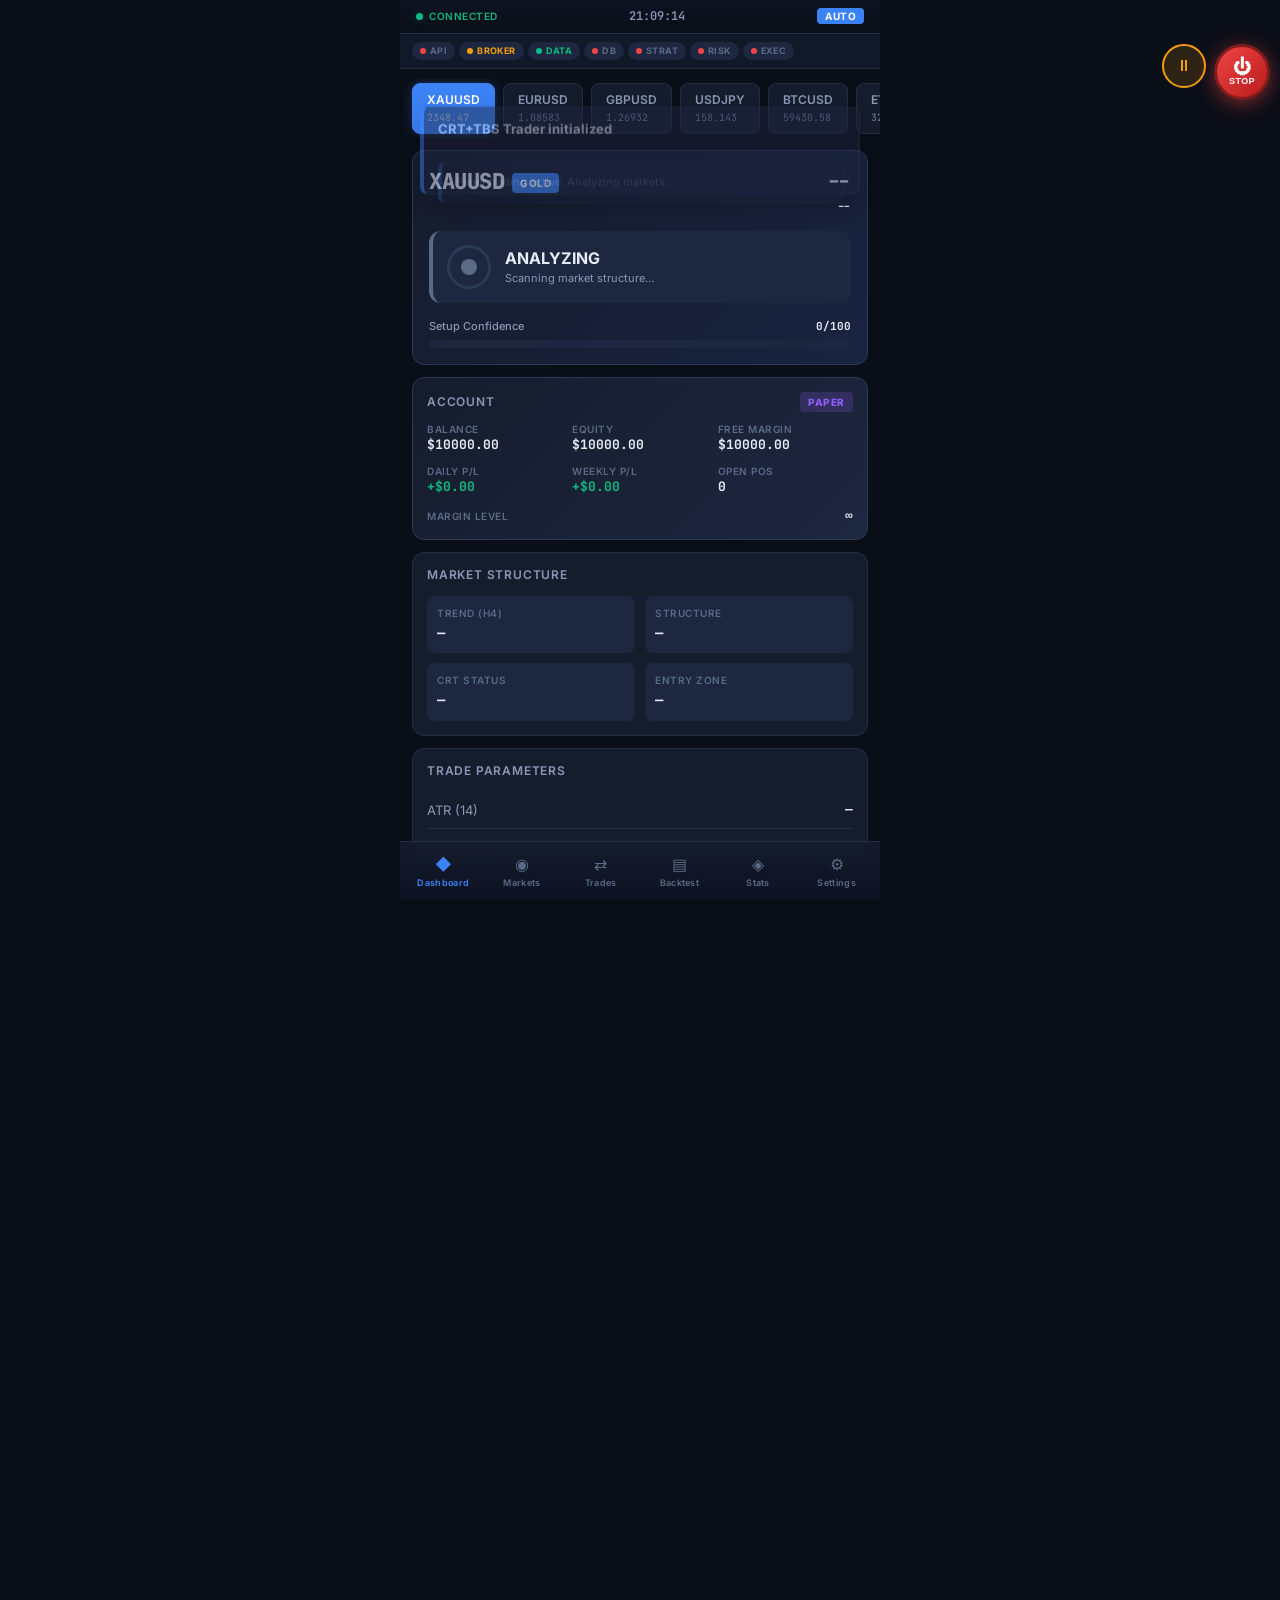
==== commit 34e64cc9: "Production architecture upgrade: backend API, brokers (MT5/Binance/Coinbase), risk manager, emergenc" ====
--- a/index.html
+++ b/index.html
@@ -1,489 +1,9 @@
 <!DOCTYPE html>
-<html lang="en">
-<head>
-<meta charset="UTF-8">
-<meta name="viewport" content="width=device-width, initial-scale=1.0, maximum-scale=1.0, user-scalable=no">
-<meta name="theme-color" content="#0a0e17">
-<meta name="apple-mobile-web-app-capable" content="yes">
-<meta name="apple-mobile-web-app-status-bar-style" content="black-translucent">
-<title>CRT+TBS Trader — Adaptive Multi-Asset</title>
-<link rel="preconnect" href="https://fonts.googleapis.com">
-<link rel="preconnect" href="https://fonts.gstatic.com" crossorigin>
-<link href="https://fonts.googleapis.com/css2?family=Inter:wght@300;400;500;600;700;800&family=JetBrains+Mono:wght@400;500;600;700&display=swap" rel="stylesheet">
-<link rel="manifest" href="manifest.json">
-<link rel="stylesheet" href="css/styles.css">
-</head>
-<body>
-
-<div id="app">
-  <!-- Status Bar -->
-  <div class="status-bar">
-    <div class="status-left">
-      <span class="connection-dot connected" id="connDot"></span>
-      <span class="conn-text" id="connText">CONNECTED</span>
-    </div>
-    <div class="status-center">
-      <span id="clockDisplay">--:--</span>
-    </div>
-    <div class="status-right">
-      <span id="sessionBadge" class="session-badge">AUTO</span>
-    </div>
-  </div>
-
-  <!-- App Container -->
-  <div class="app-container">
-
-    <!-- ===== DASHBOARD TAB ===== -->
-    <div class="tab-content active" id="tab-dashboard">
-
-      <!-- Symbol Selector -->
-      <div class="symbol-ribbon">
-        <div class="symbol-tabs" id="symbolTabs">
-          <!-- Populated by JS -->
-        </div>
-      </div>
-
-      <!-- Main Signal Card -->
-      <div class="card signal-card" id="signalCard">
-        <div class="card-header">
-          <div class="asset-info">
-            <span class="asset-name" id="assetName">XAUUSD</span>
-            <span class="asset-type-badge" id="assetType">GOLD</span>
-          </div>
-          <div class="asset-price-box">
-            <span class="asset-price" id="assetPrice">--</span>
-            <span class="asset-change" id="assetChange">--</span>
-          </div>
-        </div>
-
-        <div class="signal-display">
-          <div class="signal-badge" id="signalBadge">
-            <div class="signal-ring"></div>
-            <div class="signal-text">
-              <span class="signal-label" id="signalLabel">ANALYZING</span>
-              <span class="signal-sub" id="signalSub">Scanning market structure…</span>
-            </div>
-          </div>
-        </div>
-
-        <div class="confidence-bar-wrap">
-          <div class="confidence-label-row">
-            <span>Setup Confidence</span>
-            <span class="conf-value" id="confValue">0/100</span>
-          </div>
-          <div class="confidence-track">
-            <div class="confidence-fill" id="confFill" style="width:0%"></div>
-          </div>
-        </div>
-      </div>
-
-      <!-- Market Structure Grid -->
-      <div class="card">
-        <div class="card-title">Market Structure</div>
-        <div class="grid-2">
-          <div class="stat-block">
-            <span class="stat-label">Trend (H4)</span>
-            <span class="stat-value" id="trendValue">—</span>
-          </div>
-          <div class="stat-block">
-            <span class="stat-label">Structure</span>
-            <span class="stat-value" id="structureValue">—</span>
-          </div>
-          <div class="stat-block">
-            <span class="stat-label">CRT Status</span>
-            <span class="stat-value" id="crtStatus">—</span>
-          </div>
-          <div class="stat-block">
-            <span class="stat-label">Entry Zone</span>
-            <span class="stat-value" id="entryZone">—</span>
-          </div>
-        </div>
-      </div>
-
-      <!-- Trade Parameters -->
-      <div class="card">
-        <div class="card-title">Trade Parameters</div>
-        <div class="param-list">
-          <div class="param-row">
-            <span class="p-label">ATR (14)</span>
-            <span class="p-value mono" id="atrValue">—</span>
-          </div>
-          <div class="param-row">
-            <span class="p-label">Spread</span>
-            <span class="p-value mono" id="spreadValue">—</span>
-          </div>
-          <div class="param-row">
-            <span class="p-label">Risk</span>
-            <span class="p-value mono" id="riskValue">—</span>
-          </div>
-          <div class="param-row">
-            <span class="p-label">Stop Loss</span>
-            <span class="p-value mono red" id="slValue">—</span>
-          </div>
-          <div class="param-row">
-            <span class="p-label">Take Profit</span>
-            <span class="p-value mono green" id="tpValue">—</span>
-          </div>
-          <div class="param-row">
-            <span class="p-label">R:R Ratio</span>
-            <span class="p-value mono" id="rrValue">—</span>
-          </div>
-          <div class="param-row">
-            <span class="p-label">Lot Size</span>
-            <span class="p-value mono" id="lotValue">—</span>
-          </div>
-        </div>
-      </div>
-
-      <!-- Daily Performance -->
-      <div class="card">
-        <div class="card-title">Today's Performance</div>
-        <div class="grid-4">
-          <div class="stat-block mini">
-            <span class="stat-label">Trades</span>
-            <span class="stat-value small" id="todayTrades">0</span>
-          </div>
-          <div class="stat-block mini">
-            <span class="stat-label">Win Rate</span>
-            <span class="stat-value small" id="winRate">—</span>
-          </div>
-          <div class="stat-block mini">
-            <span class="stat-label">P/L</span>
-            <span class="stat-value small green" id="todayPL">$0.00</span>
-          </div>
-          <div class="stat-block mini">
-            <span class="stat-label">Drawdown</span>
-            <span class="stat-value small red" id="drawdown">0.0%</span>
-          </div>
-        </div>
-        <div class="progress-row">
-          <div class="progress-label">
-            <span>Daily Risk Used</span>
-            <span id="riskUsedLabel">0%</span>
-          </div>
-          <div class="progress-track">
-            <div class="progress-fill risk" id="riskUsed" style="width:0%"></div>
-          </div>
-        </div>
-        <div class="progress-row">
-          <div class="progress-label">
-            <span>Daily Progress</span>
-            <span id="dailyProgressLabel">0%</span>
-          </div>
-          <div class="progress-track">
-            <div class="progress-fill profit" id="dailyProgress" style="width:0%"></div>
-          </div>
-        </div>
-      </div>
-
-      <!-- Chart Area -->
-      <div class="card chart-card">
-        <div class="card-title">Price Action &amp; Structure</div>
-        <canvas id="priceChart" class="price-canvas"></canvas>
-        <div class="chart-legend">
-          <span class="legend-item"><span class="legend-dot bull"></span>Bullish</span>
-          <span class="legend-item"><span class="legend-dot bear"></span>Bearish</span>
-          <span class="legend-item"><span class="legend-dot fvg"></span>FVG</span>
-          <span class="legend-item"><span class="legend-dot liq"></span>Liquidity</span>
-        </div>
-      </div>
-
-      <!-- Action Buttons -->
-      <div class="action-bar">
-        <button class="btn btn-secondary" id="btnPaper" onclick="togglePaperMode()">
-          <span class="btn-icon">📊</span><span>Paper Trading</span>
-        </button>
-        <button class="btn btn-primary" id="btnTrade" onclick="toggleAutoTrading()">
-          <span class="btn-icon">▶</span><span id="btnTradeText">Start Auto Trade</span>
-        </button>
-      </div>
-    </div>
-
-    <!-- ===== MARKETS TAB ===== -->
-    <div class="tab-content" id="tab-markets">
-      <div class="page-title">Markets</div>
-      <div class="search-box">
-        <input type="text" id="marketSearch" placeholder="Search symbols…" oninput="filterMarkets()">
-      </div>
-      <div class="asset-class-tabs" id="assetClassTabs">
-        <!-- JS populated -->
-      </div>
-      <div class="market-list" id="marketList">
-        <!-- JS populated -->
-      </div>
-    </div>
-
-    <!-- ===== TRADES TAB ===== -->
-    <div class="tab-content" id="tab-trades">
-      <div class="page-title">Open Positions</div>
-      <div class="trades-subtabs">
-        <button class="subtab active" data-stab="open" onclick="switchTradesTab('open')">Open (<span id="openCount">0</span>)</button>
-        <button class="subtab" data-stab="pending" onclick="switchTradesTab('pending')">Pending (<span id="pendingCount">0</span>)</button>
-        <button class="subtab" data-stab="history" onclick="switchTradesTab('history')">History</button>
-      </div>
-      <div id="tradesList" class="trades-list">
-        <div class="empty-state">No open positions</div>
-      </div>
-    </div>
-
-    <!-- ===== BACKTEST TAB ===== -->
-    <div class="tab-content" id="tab-backtest">
-      <div class="page-title">Backtesting</div>
-      <div class="card">
-        <div class="card-title">Strategy Comparison</div>
-        <div class="form-group">
-          <label>Symbol</label>
-          <select id="btSymbol" class="form-select"></select>
-        </div>
-        <div class="form-group">
-          <label>Timeframe</label>
-          <select id="btTimeframe" class="form-select">
-            <option value="M5">M5</option>
-            <option value="M15" selected>M15</option>
-            <option value="H1">H1</option>
-            <option value="H4">H4</option>
-          </select>
-        </div>
-        <div class="form-group">
-          <label>Initial Balance</label>
-          <input type="number" id="btBalance" class="form-input" value="10000">
-        </div>
-        <div class="form-group">
-          <label>Bars to Simulate</label>
-          <input type="number" id="btBars" class="form-input" value="2000">
-        </div>
-        <button class="btn btn-primary full" onclick="runBacktest()">Run Backtest</button>
-      </div>
-
-      <div class="card" id="btResults" style="display:none">
-        <div class="card-title">Results</div>
-        <div class="grid-3">
-          <div class="stat-block"><span class="stat-label">Total Trades</span><span class="stat-value" id="btTrades">0</span></div>
-          <div class="stat-block"><span class="stat-label">Win Rate</span><span class="stat-value" id="btWinRate">—</span></div>
-          <div class="stat-block"><span class="stat-label">Net Profit</span><span class="stat-value green" id="btProfit">$0</span></div>
-          <div class="stat-block"><span class="stat-label">Profit Factor</span><span class="stat-value" id="btPF">—</span></div>
-          <div class="stat-block"><span class="stat-label">Max DD</span><span class="stat-value red" id="btDD">0%</span></div>
-          <div class="stat-block"><span class="stat-label">Avg RR</span><span class="stat-value" id="btRR">—</span></div>
-        </div>
-        <div class="bt-equity-wrap">
-          <canvas id="equityChart" class="equity-canvas"></canvas>
-        </div>
-      </div>
-    </div>
-
-    <!-- ===== SETTINGS TAB ===== -->
-    <div class="tab-content" id="tab-settings">
-      <div class="page-title">Settings</div>
-
-      <div class="card">
-        <div class="card-title">Trading Mode</div>
-        <div class="mode-selector" id="modeSelector">
-          <button class="mode-btn active" data-mode="auto">Auto</button>
-          <button class="mode-btn" data-mode="scalping">Scalping</button>
-          <button class="mode-btn" data-mode="intraday">Intraday</button>
-          <button class="mode-btn" data-mode="swing">Swing</button>
-        </div>
-      </div>
-
-      <div class="card">
-        <div class="card-title">Risk Management</div>
-        <div class="form-group">
-          <label>Risk Profile</label>
-          <select id="riskProfile" class="form-select" onchange="updateRiskProfile()">
-            <option value="conservative">Conservative (0.5%)</option>
-            <option value="balanced" selected>Balanced (1%)</option>
-            <option value="aggressive">Aggressive (2%)</option>
-            <option value="custom">Custom</option>
-          </select>
-        </div>
-        <div class="form-group">
-          <label>Risk Per Trade (%)</label>
-          <input type="range" id="riskSlider" min="0.1" max="5" step="0.1" value="1" oninput="updateRiskDisplay()">
-          <div class="range-val" id="riskSliderVal">1.0%</div>
-        </div>
-        <div class="form-group">
-          <label>Minimum Confidence Threshold</label>
-          <input type="range" id="confSlider" min="50" max="95" step="1" value="75" oninput="updateConfDisplay()">
-          <div class="range-val" id="confSliderVal">75/100</div>
-        </div>
-        <div class="form-group">
-          <label>Minimum Risk:Reward</label>
-          <input type="range" id="rrSlider" min="1" max="5" step="0.1" value="2" oninput="updateRRDisplay()">
-          <div class="range-val" id="rrSliderVal">1:2.0</div>
-        </div>
-        <div class="form-group switch-row">
-          <label>Small Account Mode</label>
-          <label class="switch"><input type="checkbox" id="smallAccountMode"><span class="slider-sw"></span></label>
-        </div>
-        <div class="form-group switch-row">
-          <label>Partial Profit Taking (TP1/TP2/TP3)</label>
-          <label class="switch"><input type="checkbox" id="partialTP" checked><span class="slider-sw"></span></label>
-        </div>
-        <div class="form-group switch-row">
-          <label>Break-Even After TP1</label>
-          <label class="switch"><input type="checkbox" id="breakEven" checked><span class="slider-sw"></span></label>
-        </div>
-        <div class="form-group switch-row">
-          <label>Trailing Stop</label>
-          <label class="switch"><input type="checkbox" id="trailingStop" checked><span class="slider-sw"></span></label>
-        </div>
-      </div>
-
-      <div class="card">
-        <div class="card-title">Daily Limits</div>
-        <div class="form-group">
-          <label>Max Daily Loss (%)</label>
-          <input type="number" id="maxDailyLoss" class="form-input" value="5" step="0.5">
-        </div>
-        <div class="form-group">
-          <label>Daily Profit Target (%)</label>
-          <input type="number" id="dailyTarget" class="form-input" value="3" step="0.5">
-        </div>
-        <div class="form-group">
-          <label>Max Trades Per Day</label>
-          <input type="number" id="maxDailyTrades" class="form-input" value="10">
-        </div>
-        <div class="form-group">
-          <label>Max Consecutive Losses</label>
-          <input type="number" id="maxConsecLoss" class="form-input" value="5">
-        </div>
-        <div class="form-group switch-row">
-          <label>Stop Trading at Daily Target</label>
-          <label class="switch"><input type="checkbox" id="stopAtTarget" checked><span class="slider-sw"></span></label>
-        </div>
-      </div>
-
-      <div class="card">
-        <div class="card-title">News Filter</div>
-        <div class="form-group">
-          <label>News Filter Level</label>
-          <select id="newsFilter" class="form-select">
-            <option value="off">OFF</option>
-            <option value="low">Low Impact Only</option>
-            <option value="high" selected>High Impact Filter</option>
-            <option value="all">No Trading Around Major News</option>
-          </select>
-        </div>
-      </div>
-
-      <div class="card">
-        <div class="card-title">Broker Connection</div>
-        <div class="form-group">
-          <label>Execution Mode</label>
-          <div class="mode-selector" id="executionMode">
-            <button class="mode-btn active" data-exec="demo">Demo (Simulated)</button>
-            <button class="mode-btn" data-exec="live" id="liveExecBtn">Live</button>
-          </div>
-          <div class="risk-warning" id="riskWarning" style="display:none">
-            <strong>⚠️ Real-money trading carries substantial risk.</strong><br>
-            Automated strategies can and will lose money. Never trade with capital you cannot afford to lose.
-            Past or simulated performance is not indicative of future results.
-          </div>
-        </div>
-        <div class="form-group">
-          <label>Broker / Endpoint</label>
-          <select id="brokerSelect" class="form-select" onchange="UI.renderBrokerFields()">
-            <option value="simulated">Simulated (Paper Trading)</option>
-            <option value="mt4">MetaTrader 4 (bridge)</option>
-            <option value="mt5">MetaTrader 5 (bridge)</option>
-            <option value="ctrader">cTrader Open API</option>
-            <option value="binance">Binance (Crypto)</option>
-          </select>
-        </div>
-        <div id="brokerFields"></div>
-        <div class="form-group">
-          <label>Account Balance (for simulation / display)</label>
-          <input type="number" id="accountBalance" class="form-input" value="10000" step="100">
-        </div>
-        <div class="demo-gate" id="demoGate" style="display:none">
-          <div class="gate-label">Demo Performance Gate</div>
-          <div class="gate-stats" id="gateStats">Complete 50+ demo trades with ≥55% win rate and <5% max DD to enable live trading.</div>
-          <div class="gate-progress">
-            <div class="gate-bar"><div class="gate-fill" id="gateFill" style="width:0%"></div></div>
-            <div class="gate-pct" id="gatePct">0%</div>
-          </div>
-          <div class="gate-status" id="gateStatus">LOCKED</div>
-        </div>
-        <button class="btn btn-secondary full" onclick="saveSettings()">Save Settings</button>
-        <button class="btn btn-primary full" id="connectBtn" onclick="BrokerUI.connect()" style="margin-top:8px;display:none">Connect Broker</button>
-      </div>
-
-      <div class="app-footer">
-        <div>CRT + TBS Adaptive Trader v1.0</div>
-        <div class="footer-sub">Capital Preservation First</div>
-      </div>
-    </div>
-
-    <!-- ===== STATS TAB ===== -->
-    <div class="tab-content" id="tab-stats">
-      <div class="page-title">Performance Statistics</div>
-      <div class="card">
-        <div class="card-title">Per-Asset Performance</div>
-        <div id="assetStats" class="asset-stats-list"></div>
-      </div>
-      <div class="card">
-        <div class="card-title">Strategy Optimization</div>
-        <div class="insights-list" id="insightsList">
-          <div class="empty-state">Collecting trading data… Run trades or backtest to generate insights.</div>
-        </div>
-      </div>
-    </div>
-
-  </div>
-
-  <!-- Bottom Nav -->
-  <nav class="bottom-nav">
-    <button class="nav-btn active" data-tab="dashboard" onclick="switchTab('dashboard')">
-      <span class="nav-icon">◆</span><span class="nav-label">Dashboard</span>
-    </button>
-    <button class="nav-btn" data-tab="markets" onclick="switchTab('markets')">
-      <span class="nav-icon">◉</span><span class="nav-label">Markets</span>
-    </button>
-    <button class="nav-btn" data-tab="trades" onclick="switchTab('trades')">
-      <span class="nav-icon">⇄</span><span class="nav-label">Trades</span>
-    </button>
-    <button class="nav-btn" data-tab="backtest" onclick="switchTab('backtest')">
-      <span class="nav-icon">▤</span><span class="nav-label">Backtest</span>
-    </button>
-    <button class="nav-btn" data-tab="stats" onclick="switchTab('stats')">
-      <span class="nav-icon">◈</span><span class="nav-label">Stats</span>
-    </button>
-    <button class="nav-btn" data-tab="settings" onclick="switchTab('settings')">
-      <span class="nav-icon">⚙</span><span class="nav-label">Settings</span>
-    </button>
-  </nav>
-
-  <!-- Toast Notifications -->
-  <div id="toastContainer" class="toast-container"></div>
-
-  <!-- Trade Alert Modal -->
-  <div id="alertModal" class="modal-overlay" onclick="if(event.target===this)closeModal()">
-    <div class="modal">
-      <div class="modal-header">
-        <span id="modalTitle">Signal Alert</span>
-        <button class="modal-close" onclick="closeModal()">✕</button>
-      </div>
-      <div class="modal-body" id="modalBody"></div>
-    </div>
-  </div>
-</div>
-
-<script src="js/assetProfiles.js"></script>
-<script src="js/assetDetector.js"></script>
-<script src="js/dataFeed.js"></script>
-<script src="js/marketStructure.js"></script>
-<script src="js/volatilityEngine.js"></script>
-<script src="js/strategy.js"></script>
-<script src="js/riskManager.js"></script>
-<script src="js/executionEngine.js"></script>
-<script src="js/notifications.js"></script>
-<script src="js/statistics.js"></script>
-<script src="js/backtest.js"></script>
-<script src="js/charts.js"></script>
-<script src="js/ui.js"></script>
-<script src="js/brokerAdapters.js"></script>
-<script src="js/brokerUI.js"></script>
-<script src="js/app.js"></script>
-
-</body>
-</html>
+<html><head><meta charset="utf-8"><title>CRT+TBS Trader</title>
+<meta http-equiv="refresh" content="0; url=mobile/index.html"></head>
+<body style="background:#0a0e17;color:#e6ecf5;font-family:Inter,sans-serif;display:flex;align-items:center;justify-content:center;height:100dvh;margin:0">
+<div style="text-align:center">
+  <div style="font-size:22px;font-weight:800;margin-bottom:8px">CRT+TBS Adaptive Trader</div>
+  <div style="color:#8a98b5;font-size:13px">Redirecting to mobile app…</div>
+  <a href="mobile/index.html" style="color:#3b82f6;display:block;margin-top:16px">Open app →</a>
+</div></body></html>
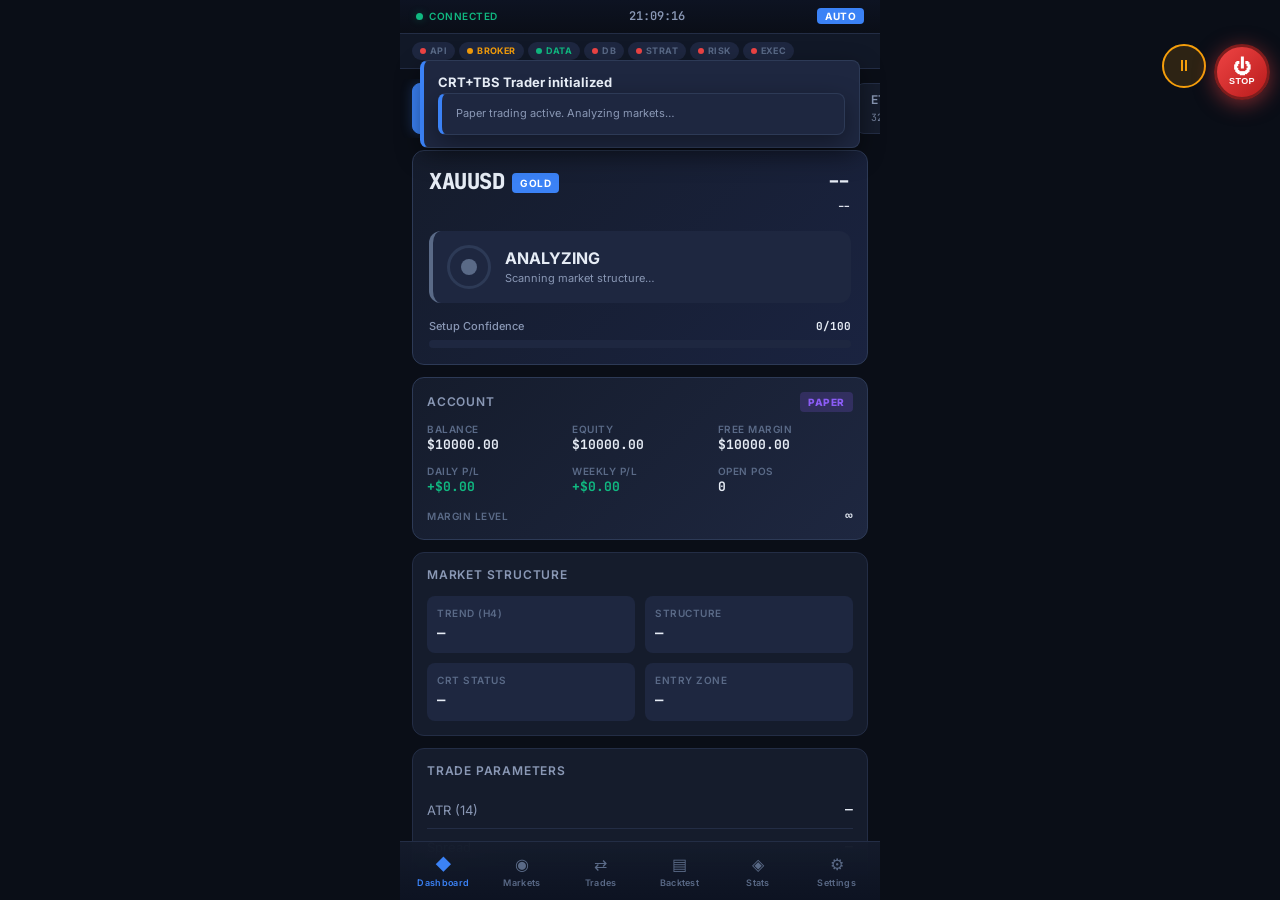
==== commit e04174fa: "Serve app at root for GitHub Pages" ====
--- a/index.html
+++ b/index.html
@@ -1,9 +1,491 @@
 <!DOCTYPE html>
-<html><head><meta charset="utf-8"><title>CRT+TBS Trader</title>
-<meta http-equiv="refresh" content="0; url=mobile/index.html"></head>
-<body style="background:#0a0e17;color:#e6ecf5;font-family:Inter,sans-serif;display:flex;align-items:center;justify-content:center;height:100dvh;margin:0">
-<div style="text-align:center">
-  <div style="font-size:22px;font-weight:800;margin-bottom:8px">CRT+TBS Adaptive Trader</div>
-  <div style="color:#8a98b5;font-size:13px">Redirecting to mobile app…</div>
-  <a href="mobile/index.html" style="color:#3b82f6;display:block;margin-top:16px">Open app →</a>
-</div></body></html>
+<html lang="en">
+<head>
+<meta charset="UTF-8">
+<meta name="viewport" content="width=device-width, initial-scale=1.0, maximum-scale=1.0, user-scalable=no">
+<meta name="theme-color" content="#0a0e17">
+<meta name="apple-mobile-web-app-capable" content="yes">
+<meta name="apple-mobile-web-app-status-bar-style" content="black-translucent">
+<title>CRT+TBS Trader — Adaptive Multi-Asset</title>
+<link rel="preconnect" href="https://fonts.googleapis.com">
+<link rel="preconnect" href="https://fonts.gstatic.com" crossorigin>
+<link href="https://fonts.googleapis.com/css2?family=Inter:wght@300;400;500;600;700;800&family=JetBrains+Mono:wght@400;500;600;700&display=swap" rel="stylesheet">
+<link rel="manifest" href="manifest.json">
+<link rel="stylesheet" href="css/styles.css">
+<link rel="stylesheet" href="css/upgrade.css">
+</head>
+<body>
+
+<div id="app">
+  <!-- Status Bar -->
+  <div class="status-bar">
+    <div class="status-left">
+      <span class="connection-dot connected" id="connDot"></span>
+      <span class="conn-text" id="connText">CONNECTED</span>
+    </div>
+    <div class="status-center">
+      <span id="clockDisplay">--:--</span>
+    </div>
+    <div class="status-right">
+      <span id="sessionBadge" class="session-badge">AUTO</span>
+    </div>
+  </div>
+
+  <!-- App Container -->
+  <div class="app-container">
+
+    <!-- ===== DASHBOARD TAB ===== -->
+    <div class="tab-content active" id="tab-dashboard">
+
+      <!-- Symbol Selector -->
+      <div class="symbol-ribbon">
+        <div class="symbol-tabs" id="symbolTabs">
+          <!-- Populated by JS -->
+        </div>
+      </div>
+
+      <!-- Main Signal Card -->
+      <div class="card signal-card" id="signalCard">
+        <div class="card-header">
+          <div class="asset-info">
+            <span class="asset-name" id="assetName">XAUUSD</span>
+            <span class="asset-type-badge" id="assetType">GOLD</span>
+          </div>
+          <div class="asset-price-box">
+            <span class="asset-price" id="assetPrice">--</span>
+            <span class="asset-change" id="assetChange">--</span>
+          </div>
+        </div>
+
+        <div class="signal-display">
+          <div class="signal-badge" id="signalBadge">
+            <div class="signal-ring"></div>
+            <div class="signal-text">
+              <span class="signal-label" id="signalLabel">ANALYZING</span>
+              <span class="signal-sub" id="signalSub">Scanning market structure…</span>
+            </div>
+          </div>
+        </div>
+
+        <div class="confidence-bar-wrap">
+          <div class="confidence-label-row">
+            <span>Setup Confidence</span>
+            <span class="conf-value" id="confValue">0/100</span>
+          </div>
+          <div class="confidence-track">
+            <div class="confidence-fill" id="confFill" style="width:0%"></div>
+          </div>
+        </div>
+      </div>
+
+      <!-- Market Structure Grid -->
+      <div class="card">
+        <div class="card-title">Market Structure</div>
+        <div class="grid-2">
+          <div class="stat-block">
+            <span class="stat-label">Trend (H4)</span>
+            <span class="stat-value" id="trendValue">—</span>
+          </div>
+          <div class="stat-block">
+            <span class="stat-label">Structure</span>
+            <span class="stat-value" id="structureValue">—</span>
+          </div>
+          <div class="stat-block">
+            <span class="stat-label">CRT Status</span>
+            <span class="stat-value" id="crtStatus">—</span>
+          </div>
+          <div class="stat-block">
+            <span class="stat-label">Entry Zone</span>
+            <span class="stat-value" id="entryZone">—</span>
+          </div>
+        </div>
+      </div>
+
+      <!-- Trade Parameters -->
+      <div class="card">
+        <div class="card-title">Trade Parameters</div>
+        <div class="param-list">
+          <div class="param-row">
+            <span class="p-label">ATR (14)</span>
+            <span class="p-value mono" id="atrValue">—</span>
+          </div>
+          <div class="param-row">
+            <span class="p-label">Spread</span>
+            <span class="p-value mono" id="spreadValue">—</span>
+          </div>
+          <div class="param-row">
+            <span class="p-label">Risk</span>
+            <span class="p-value mono" id="riskValue">—</span>
+          </div>
+          <div class="param-row">
+            <span class="p-label">Stop Loss</span>
+            <span class="p-value mono red" id="slValue">—</span>
+          </div>
+          <div class="param-row">
+            <span class="p-label">Take Profit</span>
+            <span class="p-value mono green" id="tpValue">—</span>
+          </div>
+          <div class="param-row">
+            <span class="p-label">R:R Ratio</span>
+            <span class="p-value mono" id="rrValue">—</span>
+          </div>
+          <div class="param-row">
+            <span class="p-label">Lot Size</span>
+            <span class="p-value mono" id="lotValue">—</span>
+          </div>
+        </div>
+      </div>
+
+      <!-- Daily Performance -->
+      <div class="card">
+        <div class="card-title">Today's Performance</div>
+        <div class="grid-4">
+          <div class="stat-block mini">
+            <span class="stat-label">Trades</span>
+            <span class="stat-value small" id="todayTrades">0</span>
+          </div>
+          <div class="stat-block mini">
+            <span class="stat-label">Win Rate</span>
+            <span class="stat-value small" id="winRate">—</span>
+          </div>
+          <div class="stat-block mini">
+            <span class="stat-label">P/L</span>
+            <span class="stat-value small green" id="todayPL">$0.00</span>
+          </div>
+          <div class="stat-block mini">
+            <span class="stat-label">Drawdown</span>
+            <span class="stat-value small red" id="drawdown">0.0%</span>
+          </div>
+        </div>
+        <div class="progress-row">
+          <div class="progress-label">
+            <span>Daily Risk Used</span>
+            <span id="riskUsedLabel">0%</span>
+          </div>
+          <div class="progress-track">
+            <div class="progress-fill risk" id="riskUsed" style="width:0%"></div>
+          </div>
+        </div>
+        <div class="progress-row">
+          <div class="progress-label">
+            <span>Daily Progress</span>
+            <span id="dailyProgressLabel">0%</span>
+          </div>
+          <div class="progress-track">
+            <div class="progress-fill profit" id="dailyProgress" style="width:0%"></div>
+          </div>
+        </div>
+      </div>
+
+      <!-- Chart Area -->
+      <div class="card chart-card">
+        <div class="card-title">Price Action &amp; Structure</div>
+        <canvas id="priceChart" class="price-canvas"></canvas>
+        <div class="chart-legend">
+          <span class="legend-item"><span class="legend-dot bull"></span>Bullish</span>
+          <span class="legend-item"><span class="legend-dot bear"></span>Bearish</span>
+          <span class="legend-item"><span class="legend-dot fvg"></span>FVG</span>
+          <span class="legend-item"><span class="legend-dot liq"></span>Liquidity</span>
+        </div>
+      </div>
+
+      <!-- Action Buttons -->
+      <div class="action-bar">
+        <button class="btn btn-secondary" id="btnPaper" onclick="togglePaperMode()">
+          <span class="btn-icon">📊</span><span>Paper Trading</span>
+        </button>
+        <button class="btn btn-primary" id="btnTrade" onclick="toggleAutoTrading()">
+          <span class="btn-icon">▶</span><span id="btnTradeText">Start Auto Trade</span>
+        </button>
+      </div>
+    </div>
+
+    <!-- ===== MARKETS TAB ===== -->
+    <div class="tab-content" id="tab-markets">
+      <div class="page-title">Markets</div>
+      <div class="search-box">
+        <input type="text" id="marketSearch" placeholder="Search symbols…" oninput="filterMarkets()">
+      </div>
+      <div class="asset-class-tabs" id="assetClassTabs">
+        <!-- JS populated -->
+      </div>
+      <div class="market-list" id="marketList">
+        <!-- JS populated -->
+      </div>
+    </div>
+
+    <!-- ===== TRADES TAB ===== -->
+    <div class="tab-content" id="tab-trades">
+      <div class="page-title">Open Positions</div>
+      <div class="trades-subtabs">
+        <button class="subtab active" data-stab="open" onclick="switchTradesTab('open')">Open (<span id="openCount">0</span>)</button>
+        <button class="subtab" data-stab="pending" onclick="switchTradesTab('pending')">Pending (<span id="pendingCount">0</span>)</button>
+        <button class="subtab" data-stab="history" onclick="switchTradesTab('history')">History</button>
+      </div>
+      <div id="tradesList" class="trades-list">
+        <div class="empty-state">No open positions</div>
+      </div>
+    </div>
+
+    <!-- ===== BACKTEST TAB ===== -->
+    <div class="tab-content" id="tab-backtest">
+      <div class="page-title">Backtesting</div>
+      <div class="card">
+        <div class="card-title">Strategy Comparison</div>
+        <div class="form-group">
+          <label>Symbol</label>
+          <select id="btSymbol" class="form-select"></select>
+        </div>
+        <div class="form-group">
+          <label>Timeframe</label>
+          <select id="btTimeframe" class="form-select">
+            <option value="M5">M5</option>
+            <option value="M15" selected>M15</option>
+            <option value="H1">H1</option>
+            <option value="H4">H4</option>
+          </select>
+        </div>
+        <div class="form-group">
+          <label>Initial Balance</label>
+          <input type="number" id="btBalance" class="form-input" value="10000">
+        </div>
+        <div class="form-group">
+          <label>Bars to Simulate</label>
+          <input type="number" id="btBars" class="form-input" value="2000">
+        </div>
+        <button class="btn btn-primary full" onclick="runBacktest()">Run Backtest</button>
+      </div>
+
+      <div class="card" id="btResults" style="display:none">
+        <div class="card-title">Results</div>
+        <div class="grid-3">
+          <div class="stat-block"><span class="stat-label">Total Trades</span><span class="stat-value" id="btTrades">0</span></div>
+          <div class="stat-block"><span class="stat-label">Win Rate</span><span class="stat-value" id="btWinRate">—</span></div>
+          <div class="stat-block"><span class="stat-label">Net Profit</span><span class="stat-value green" id="btProfit">$0</span></div>
+          <div class="stat-block"><span class="stat-label">Profit Factor</span><span class="stat-value" id="btPF">—</span></div>
+          <div class="stat-block"><span class="stat-label">Max DD</span><span class="stat-value red" id="btDD">0%</span></div>
+          <div class="stat-block"><span class="stat-label">Avg RR</span><span class="stat-value" id="btRR">—</span></div>
+        </div>
+        <div class="bt-equity-wrap">
+          <canvas id="equityChart" class="equity-canvas"></canvas>
+        </div>
+      </div>
+    </div>
+
+    <!-- ===== SETTINGS TAB ===== -->
+    <div class="tab-content" id="tab-settings">
+      <div class="page-title">Settings</div>
+
+      <div class="card">
+        <div class="card-title">Trading Mode</div>
+        <div class="mode-selector" id="modeSelector">
+          <button class="mode-btn active" data-mode="auto">Auto</button>
+          <button class="mode-btn" data-mode="scalping">Scalping</button>
+          <button class="mode-btn" data-mode="intraday">Intraday</button>
+          <button class="mode-btn" data-mode="swing">Swing</button>
+        </div>
+      </div>
+
+      <div class="card">
+        <div class="card-title">Risk Management</div>
+        <div class="form-group">
+          <label>Risk Profile</label>
+          <select id="riskProfile" class="form-select" onchange="updateRiskProfile()">
+            <option value="conservative">Conservative (0.5%)</option>
+            <option value="balanced" selected>Balanced (1%)</option>
+            <option value="aggressive">Aggressive (2%)</option>
+            <option value="custom">Custom</option>
+          </select>
+        </div>
+        <div class="form-group">
+          <label>Risk Per Trade (%)</label>
+          <input type="range" id="riskSlider" min="0.1" max="5" step="0.1" value="1" oninput="updateRiskDisplay()">
+          <div class="range-val" id="riskSliderVal">1.0%</div>
+        </div>
+        <div class="form-group">
+          <label>Minimum Confidence Threshold</label>
+          <input type="range" id="confSlider" min="50" max="95" step="1" value="75" oninput="updateConfDisplay()">
+          <div class="range-val" id="confSliderVal">75/100</div>
+        </div>
+        <div class="form-group">
+          <label>Minimum Risk:Reward</label>
+          <input type="range" id="rrSlider" min="1" max="5" step="0.1" value="2" oninput="updateRRDisplay()">
+          <div class="range-val" id="rrSliderVal">1:2.0</div>
+        </div>
+        <div class="form-group switch-row">
+          <label>Small Account Mode</label>
+          <label class="switch"><input type="checkbox" id="smallAccountMode"><span class="slider-sw"></span></label>
+        </div>
+        <div class="form-group switch-row">
+          <label>Partial Profit Taking (TP1/TP2/TP3)</label>
+          <label class="switch"><input type="checkbox" id="partialTP" checked><span class="slider-sw"></span></label>
+        </div>
+        <div class="form-group switch-row">
+          <label>Break-Even After TP1</label>
+          <label class="switch"><input type="checkbox" id="breakEven" checked><span class="slider-sw"></span></label>
+        </div>
+        <div class="form-group switch-row">
+          <label>Trailing Stop</label>
+          <label class="switch"><input type="checkbox" id="trailingStop" checked><span class="slider-sw"></span></label>
+        </div>
+      </div>
+
+      <div class="card">
+        <div class="card-title">Daily Limits</div>
+        <div class="form-group">
+          <label>Max Daily Loss (%)</label>
+          <input type="number" id="maxDailyLoss" class="form-input" value="5" step="0.5">
+        </div>
+        <div class="form-group">
+          <label>Daily Profit Target (%)</label>
+          <input type="number" id="dailyTarget" class="form-input" value="3" step="0.5">
+        </div>
+        <div class="form-group">
+          <label>Max Trades Per Day</label>
+          <input type="number" id="maxDailyTrades" class="form-input" value="10">
+        </div>
+        <div class="form-group">
+          <label>Max Consecutive Losses</label>
+          <input type="number" id="maxConsecLoss" class="form-input" value="5">
+        </div>
+        <div class="form-group switch-row">
+          <label>Stop Trading at Daily Target</label>
+          <label class="switch"><input type="checkbox" id="stopAtTarget" checked><span class="slider-sw"></span></label>
+        </div>
+      </div>
+
+      <div class="card">
+        <div class="card-title">News Filter</div>
+        <div class="form-group">
+          <label>News Filter Level</label>
+          <select id="newsFilter" class="form-select">
+            <option value="off">OFF</option>
+            <option value="low">Low Impact Only</option>
+            <option value="high" selected>High Impact Filter</option>
+            <option value="all">No Trading Around Major News</option>
+          </select>
+        </div>
+      </div>
+
+      <div class="card">
+        <div class="card-title">Broker Connection</div>
+        <div class="form-group">
+          <label>Execution Mode</label>
+          <div class="mode-selector" id="executionMode">
+            <button class="mode-btn active" data-exec="demo">Demo (Simulated)</button>
+            <button class="mode-btn" data-exec="live" id="liveExecBtn">Live</button>
+          </div>
+          <div class="risk-warning" id="riskWarning" style="display:none">
+            <strong>⚠️ Real-money trading carries substantial risk.</strong><br>
+            Automated strategies can and will lose money. Never trade with capital you cannot afford to lose.
+            Past or simulated performance is not indicative of future results.
+          </div>
+        </div>
+        <div class="form-group">
+          <label>Broker / Endpoint</label>
+          <select id="brokerSelect" class="form-select" onchange="UI.renderBrokerFields()">
+            <option value="simulated">Simulated (Paper Trading)</option>
+            <option value="mt4">MetaTrader 4 (bridge)</option>
+            <option value="mt5">MetaTrader 5 (bridge)</option>
+            <option value="ctrader">cTrader Open API</option>
+            <option value="binance">Binance (Crypto)</option>
+          </select>
+        </div>
+        <div id="brokerFields"></div>
+        <div class="form-group">
+          <label>Account Balance (for simulation / display)</label>
+          <input type="number" id="accountBalance" class="form-input" value="10000" step="100">
+        </div>
+        <div class="demo-gate" id="demoGate" style="display:none">
+          <div class="gate-label">Demo Performance Gate</div>
+          <div class="gate-stats" id="gateStats">Complete 50+ demo trades with ≥55% win rate and <5% max DD to enable live trading.</div>
+          <div class="gate-progress">
+            <div class="gate-bar"><div class="gate-fill" id="gateFill" style="width:0%"></div></div>
+            <div class="gate-pct" id="gatePct">0%</div>
+          </div>
+          <div class="gate-status" id="gateStatus">LOCKED</div>
+        </div>
+        <button class="btn btn-secondary full" onclick="saveSettings()">Save Settings</button>
+        <button class="btn btn-primary full" id="connectBtn" onclick="BrokerUI.connect()" style="margin-top:8px;display:none">Connect Broker</button>
+      </div>
+
+      <div class="app-footer">
+        <div>CRT + TBS Adaptive Trader v1.0</div>
+        <div class="footer-sub">Capital Preservation First</div>
+      </div>
+    </div>
+
+    <!-- ===== STATS TAB ===== -->
+    <div class="tab-content" id="tab-stats">
+      <div class="page-title">Performance Statistics</div>
+      <div class="card">
+        <div class="card-title">Per-Asset Performance</div>
+        <div id="assetStats" class="asset-stats-list"></div>
+      </div>
+      <div class="card">
+        <div class="card-title">Strategy Optimization</div>
+        <div class="insights-list" id="insightsList">
+          <div class="empty-state">Collecting trading data… Run trades or backtest to generate insights.</div>
+        </div>
+      </div>
+    </div>
+
+  </div>
+
+  <!-- Bottom Nav -->
+  <nav class="bottom-nav">
+    <button class="nav-btn active" data-tab="dashboard" onclick="switchTab('dashboard')">
+      <span class="nav-icon">◆</span><span class="nav-label">Dashboard</span>
+    </button>
+    <button class="nav-btn" data-tab="markets" onclick="switchTab('markets')">
+      <span class="nav-icon">◉</span><span class="nav-label">Markets</span>
+    </button>
+    <button class="nav-btn" data-tab="trades" onclick="switchTab('trades')">
+      <span class="nav-icon">⇄</span><span class="nav-label">Trades</span>
+    </button>
+    <button class="nav-btn" data-tab="backtest" onclick="switchTab('backtest')">
+      <span class="nav-icon">▤</span><span class="nav-label">Backtest</span>
+    </button>
+    <button class="nav-btn" data-tab="stats" onclick="switchTab('stats')">
+      <span class="nav-icon">◈</span><span class="nav-label">Stats</span>
+    </button>
+    <button class="nav-btn" data-tab="settings" onclick="switchTab('settings')">
+      <span class="nav-icon">⚙</span><span class="nav-label">Settings</span>
+    </button>
+  </nav>
+
+  <!-- Toast Notifications -->
+  <div id="toastContainer" class="toast-container"></div>
+
+  <!-- Trade Alert Modal -->
+  <div id="alertModal" class="modal-overlay" onclick="if(event.target===this)closeModal()">
+    <div class="modal">
+      <div class="modal-header">
+        <span id="modalTitle">Signal Alert</span>
+        <button class="modal-close" onclick="closeModal()">✕</button>
+      </div>
+      <div class="modal-body" id="modalBody"></div>
+    </div>
+  </div>
+</div>
+
+<script src="js/assetProfiles.js"></script>
+<script src="js/assetDetector.js"></script>
+<script src="js/dataFeed.js"></script>
+<script src="js/marketStructure.js"></script>
+<script src="js/volatilityEngine.js"></script>
+<script src="js/strategy.js"></script>
+<script src="js/riskManager.js"></script>
+<script src="js/executionEngine.js"></script>
+<script src="js/notifications.js"></script>
+<script src="js/statistics.js"></script>
+<script src="js/backtest.js"></script>
+<script src="js/charts.js"></script>
+<script src="js/ui.js"></script>
+<script src="js/brokerAdapters.js"></script>
+<script src="js/brokerUI.js"></script>
+<script src="js/upgrade.js"></script>
+<script src="js/app.js"></script>
+
+</body>
+</html>
--- a/css/styles.css
+++ b/css/styles.css
@@ -0,0 +1,715 @@
+/* ===== CRT+TBS Adaptive Trader — Mobile-First Dark UI ===== */
+:root {
+  --bg-primary: #0a0e17;
+  --bg-secondary: #111827;
+  --bg-card: #151c2c;
+  --bg-card-hover: #1a2336;
+  --bg-elevated: #1e2740;
+  --border: #232d45;
+  --border-light: #2d3a56;
+
+  --text-primary: #e6ecf5;
+  --text-secondary: #8a98b5;
+  --text-muted: #5a6a87;
+
+  --accent: #3b82f6;
+  --accent-glow: rgba(59,130,246,0.3);
+  --green: #10b981;
+  --green-dim: rgba(16,185,129,0.15);
+  --green-glow: rgba(16,185,129,0.3);
+  --red: #ef4444;
+  --red-dim: rgba(239,68,68,0.15);
+  --red-glow: rgba(239,68,68,0.3);
+  --yellow: #f59e0b;
+  --yellow-dim: rgba(245,158,11,0.15);
+  --purple: #8b5cf6;
+  --purple-dim: rgba(139,92,246,0.15);
+  --cyan: #06b6d4;
+  --cyan-dim: rgba(6,182,212,0.15);
+
+  --font-main: 'Inter', -apple-system, BlinkMacSystemFont, sans-serif;
+  --font-mono: 'JetBrains Mono', 'Courier New', monospace;
+
+  --radius: 12px;
+  --radius-sm: 8px;
+  --radius-lg: 16px;
+
+  --safe-top: env(safe-area-inset-top, 0px);
+  --safe-bottom: env(safe-area-inset-bottom, 0px);
+}
+
+* { margin:0; padding:0; box-sizing:border-box; -webkit-tap-highlight-color:transparent; }
+
+html, body {
+  height:100%;
+  width:100%;
+  overflow:hidden;
+  background: var(--bg-primary);
+  color: var(--text-primary);
+  font-family: var(--font-main);
+  font-size: 14px;
+  line-height: 1.4;
+  -webkit-font-smoothing: antialiased;
+}
+
+#app {
+  display:flex; flex-direction:column;
+  height:100dvh; width:100vw;
+  max-width:480px; margin:0 auto;
+  background: var(--bg-primary);
+  position:relative;
+}
+
+/* ===== Status Bar ===== */
+.status-bar {
+  display:flex; align-items:center; justify-content:space-between;
+  padding: calc(8px + var(--safe-top)) 16px 8px;
+  background: linear-gradient(180deg, #0d1322 0%, var(--bg-primary) 100%);
+  font-size: 11px; font-weight:600;
+  border-bottom: 1px solid var(--border);
+  flex-shrink:0;
+}
+.status-left { display:flex; align-items:center; gap:6px; }
+.connection-dot { width:7px; height:7px; border-radius:50%; }
+.connection-dot.connected { background: var(--green); box-shadow:0 0 8px var(--green-glow); }
+.connection-dot.disconnected { background: var(--red); }
+.conn-text { color: var(--green); letter-spacing:0.5px; font-size:10px; }
+#clockDisplay { font-family: var(--font-mono); color: var(--text-secondary); font-size:12px; }
+.session-badge {
+  background: var(--accent);
+  color:#fff; padding:2px 8px; border-radius:4px;
+  font-size:10px; font-weight:700; letter-spacing:0.5px;
+}
+
+/* ===== App Container ===== */
+.app-container {
+  flex:1; overflow-y:auto; overflow-x:hidden;
+  -webkit-overflow-scrolling:touch;
+  padding: 12px 12px 80px;
+}
+.tab-content { display:none; animation: fadeIn 0.25s ease; }
+.tab-content.active { display:block; }
+
+@keyframes fadeIn { from{opacity:0; transform:translateY(4px);} to{opacity:1; transform:translateY(0);} }
+@keyframes pulse { 0%,100%{opacity:1;} 50%{opacity:0.5;} }
+@keyframes slideUp { from{transform:translateY(100%);opacity:0;} to{transform:translateY(0);opacity:1;} }
+@keyframes glowPulse {
+  0%,100%{box-shadow:0 0 0 0 var(--glow-color,var(--accent-glow));}
+  50%{box-shadow:0 0 20px 4px var(--glow-color,var(--accent-glow));}
+}
+
+/* ===== Symbol Ribbon ===== */
+.symbol-ribbon {
+  margin: -2px -12px 12px;
+  padding: 0 12px;
+  overflow-x:auto;
+  -webkit-overflow-scrolling:touch;
+  scrollbar-width:none;
+}
+.symbol-ribbon::-webkit-scrollbar { display:none; }
+.symbol-tabs { display:flex; gap:8px; padding:4px 0; }
+.symbol-tab {
+  flex-shrink:0;
+  padding: 8px 14px;
+  background: var(--bg-card);
+  border: 1px solid var(--border);
+  border-radius: var(--radius-sm);
+  font-size:12px; font-weight:600;
+  color: var(--text-secondary);
+  cursor:pointer;
+  transition: all 0.15s;
+  white-space:nowrap;
+}
+.symbol-tab.active {
+  background: var(--accent);
+  border-color: var(--accent);
+  color:#fff;
+  box-shadow:0 0 12px var(--accent-glow);
+}
+.symbol-tab .sym-price { font-family:var(--font-mono); font-size:10px; font-weight:400; opacity:0.8; margin-top:2px; display:block;}
+.symbol-tab.active .sym-price { color:rgba(255,255,255,0.85); }
+
+/* ===== Cards ===== */
+.card {
+  background: var(--bg-card);
+  border:1px solid var(--border);
+  border-radius: var(--radius);
+  padding:14px;
+  margin-bottom:12px;
+}
+.card-title {
+  font-size:12px; font-weight:600;
+  color: var(--text-secondary);
+  text-transform:uppercase;
+  letter-spacing:0.8px;
+  margin-bottom:12px;
+}
+
+/* ===== Signal Card ===== */
+.signal-card {
+  background: linear-gradient(135deg, var(--bg-card) 0%, #1a2340 100%);
+  border-color: var(--border-light);
+  padding:16px;
+}
+.card-header {
+  display:flex; justify-content:space-between; align-items:flex-start;
+  margin-bottom:16px;
+}
+.asset-info { display:flex; align-items:center; gap:8px; }
+.asset-name { font-size:22px; font-weight:800; letter-spacing:-0.5px; font-family:var(--font-mono); }
+.asset-type-badge {
+  font-size:10px; font-weight:700;
+  padding:3px 8px; border-radius:4px;
+  background: var(--accent); color:#fff;
+  text-transform:uppercase; letter-spacing:0.5px;
+}
+.asset-type-badge.forex { background: var(--accent); }
+.asset-type-badge.gold { background: var(--yellow); }
+.asset-type-badge.crypto { background: var(--orange, #f97316); }
+.asset-type-badge.index { background: var(--purple); }
+.asset-price-box { text-align:right; }
+.asset-price { font-family:var(--font-mono); font-size:20px; font-weight:700; display:block; }
+.asset-change { font-size:11px; font-weight:600; font-family:var(--font-mono); }
+.asset-change.up { color:var(--green); }
+.asset-change.down { color:var(--red); }
+
+.signal-display { margin: 16px 0; }
+.signal-badge {
+  display:flex; align-items:center; gap:14px;
+  padding:14px;
+  background: var(--bg-elevated);
+  border-radius: var(--radius);
+  border-left:4px solid var(--text-muted);
+  transition: all 0.3s;
+}
+.signal-badge.buy {
+  border-left-color: var(--green);
+  background: linear-gradient(90deg, rgba(16,185,129,0.1) 0%, var(--bg-elevated) 70%);
+}
+.signal-badge.sell {
+  border-left-color: var(--red);
+  background: linear-gradient(90deg, rgba(239,68,68,0.1) 0%, var(--bg-elevated) 70%);
+}
+.signal-badge.waiting {
+  border-left-color: var(--yellow);
+}
+.signal-ring {
+  width:44px; height:44px; border-radius:50%;
+  border:3px solid var(--border-light);
+  flex-shrink:0;
+  display:flex; align-items:center; justify-content:center;
+  position:relative;
+}
+.signal-badge.buy .signal-ring { border-color: var(--green); box-shadow:0 0 16px var(--green-glow); }
+.signal-badge.sell .signal-ring { border-color: var(--red); box-shadow:0 0 16px var(--red-glow); }
+.signal-badge.waiting .signal-ring { border-color: var(--yellow); animation:pulse 2s infinite; }
+.signal-ring::after {
+  content:''; width:16px; height:16px; border-radius:50%;
+  background: var(--text-muted);
+}
+.signal-badge.buy .signal-ring::after { background:var(--green); }
+.signal-badge.sell .signal-ring::after { background:var(--red); }
+.signal-badge.waiting .signal-ring::after { background:var(--yellow); }
+.signal-text { flex:1; }
+.signal-label { font-size:16px; font-weight:700; display:block; }
+.signal-badge.buy .signal-label { color:var(--green); }
+.signal-badge.sell .signal-label { color:var(--red); }
+.signal-sub { font-size:11px; color:var(--text-secondary); margin-top:2px; display:block;}
+
+.confidence-bar-wrap { margin-top:14px; }
+.confidence-label-row {
+  display:flex; justify-content:space-between;
+  font-size:11px; color:var(--text-secondary);
+  margin-bottom:6px; font-weight:500;
+}
+.conf-value { font-family:var(--font-mono); color:var(--text-primary); font-weight:700; }
+.confidence-track {
+  height:8px; background:var(--bg-elevated);
+  border-radius:4px; overflow:hidden;
+}
+.confidence-fill {
+  height:100%; border-radius:4px;
+  background: linear-gradient(90deg, var(--red) 0%, var(--yellow) 40%, var(--green) 100%);
+  transition: width 0.5s ease;
+}
+
+/* ===== Grids ===== */
+.grid-2 { display:grid; grid-template-columns:1fr 1fr; gap:10px; }
+.grid-3 { display:grid; grid-template-columns:1fr 1fr 1fr; gap:10px; }
+.grid-4 { display:grid; grid-template-columns:1fr 1fr 1fr 1fr; gap:8px; }
+
+.stat-block {
+  background: var(--bg-elevated);
+  padding:10px;
+  border-radius:var(--radius-sm);
+  display:flex; flex-direction:column; gap:4px;
+}
+.stat-block.mini { padding:8px 6px; align-items:center; text-align:center;}
+.stat-label { font-size:10px; color:var(--text-muted); text-transform:uppercase; letter-spacing:0.5px; font-weight:600;}
+.stat-value { font-size:14px; font-weight:700; font-family:var(--font-mono); }
+.stat-value.small { font-size:13px; }
+.stat-value.green { color:var(--green); }
+.stat-value.red { color:var(--red); }
+.stat-value.bull { color:var(--green); }
+.stat-value.bear { color:var(--red); }
+.p-value.mono { font-family:var(--font-mono); font-weight:600; }
+.p-value.green { color:var(--green); }
+.p-value.red { color:var(--red); }
+
+/* ===== Param List ===== */
+.param-list { display:flex; flex-direction:column; gap:0; }
+.param-row {
+  display:flex; justify-content:space-between; align-items:center;
+  padding:9px 0;
+  border-bottom:1px solid var(--border);
+  font-size:13px;
+}
+.param-row:last-child { border-bottom:none; }
+.p-label { color:var(--text-secondary); }
+.p-value { font-size:13px; color:var(--text-primary); }
+
+/* ===== Progress Rows ===== */
+.progress-row { margin-top:12px; }
+.progress-row:first-of-type { margin-top:14px; }
+.progress-label {
+  display:flex; justify-content:space-between;
+  font-size:11px; color:var(--text-secondary); margin-bottom:5px; font-weight:500;
+}
+.progress-track {
+  height:6px; background:var(--bg-elevated); border-radius:3px; overflow:hidden;
+}
+.progress-fill { height:100%; border-radius:3px; transition:width 0.5s; }
+.progress-fill.risk { background: linear-gradient(90deg, var(--green), var(--yellow), var(--red)); }
+.progress-fill.profit { background: linear-gradient(90deg, var(--accent), var(--green)); }
+
+/* ===== Chart ===== */
+.chart-card { padding:14px; }
+.price-canvas { width:100%; height:200px; display:block; }
+.chart-legend {
+  display:flex; gap:12px; margin-top:8px; flex-wrap:wrap;
+}
+.legend-item {
+  display:flex; align-items:center; gap:5px;
+  font-size:10px; color:var(--text-muted);
+}
+.legend-dot { width:8px; height:8px; border-radius:2px; }
+.legend-dot.bull { background:var(--green); }
+.legend-dot.bear { background:var(--red); }
+.legend-dot.fvg { background:var(--cyan); }
+.legend-dot.liq { background:var(--yellow); }
+
+/* ===== Action Buttons ===== */
+.action-bar {
+  display:grid; grid-template-columns:1fr 1.5fr; gap:10px;
+  margin-top:4px; margin-bottom:16px;
+}
+.btn {
+  display:flex; align-items:center; justify-content:center; gap:8px;
+  padding:14px 16px;
+  border:none; border-radius:var(--radius);
+  font-family:var(--font-main); font-size:14px; font-weight:700;
+  cursor:pointer;
+  transition: all 0.15s;
+  letter-spacing:0.3px;
+}
+.btn:active { transform:scale(0.97); }
+.btn.full { width:100%; }
+.btn-primary {
+  background: linear-gradient(135deg, var(--accent) 0%, #2563eb 100%);
+  color:#fff;
+  box-shadow:0 4px 12px var(--accent-glow);
+}
+.btn-primary.active {
+  background: linear-gradient(135deg, var(--red) 0%, #dc2626 100%);
+  box-shadow:0 4px 12px var(--red-glow);
+}
+.btn-secondary {
+  background: var(--bg-elevated);
+  color:var(--text-primary);
+  border:1px solid var(--border);
+}
+.btn-icon { font-size:12px; }
+
+/* ===== Page Titles ===== */
+.page-title {
+  font-size:22px; font-weight:800;
+  margin:4px 0 16px;
+  letter-spacing:-0.5px;
+}
+
+/* ===== Search ===== */
+.search-box { margin-bottom:12px; }
+.search-box input {
+  width:100%; padding:11px 14px;
+  background:var(--bg-card); border:1px solid var(--border);
+  border-radius:var(--radius-sm);
+  color:var(--text-primary); font-family:var(--font-main); font-size:14px;
+  outline:none;
+}
+.search-box input:focus { border-color:var(--accent); }
+
+/* ===== Asset Class Tabs ===== */
+.asset-class-tabs {
+  display:flex; gap:6px; margin-bottom:12px;
+  overflow-x:auto; scrollbar-width:none;
+}
+.asset-class-tabs::-webkit-scrollbar { display:none; }
+.class-tab {
+  flex-shrink:0;
+  padding:7px 14px;
+  background:var(--bg-card); border:1px solid var(--border);
+  border-radius:20px; font-size:12px; font-weight:600;
+  color:var(--text-secondary); cursor:pointer; transition:all 0.15s;
+}
+.class-tab.active { background:var(--accent); border-color:var(--accent); color:#fff;}
+
+/* ===== Market List ===== */
+.market-list { display:flex; flex-direction:column; gap:8px; }
+.market-item {
+  display:flex; align-items:center; justify-content:space-between;
+  padding:12px 14px;
+  background:var(--bg-card); border:1px solid var(--border);
+  border-radius:var(--radius-sm);
+  cursor:pointer; transition:all 0.15s;
+}
+.market-item:active { background:var(--bg-card-hover); }
+.market-item.active { border-color:var(--accent); background:var(--bg-card-hover); }
+.mi-left { display:flex; align-items:center; gap:12px; }
+.mi-icon {
+  width:38px; height:38px; border-radius:8px;
+  display:flex; align-items:center; justify-content:center;
+  font-size:16px; font-weight:800; font-family:var(--font-mono);
+  flex-shrink:0;
+}
+.mi-icon.forex { background:rgba(59,130,246,0.15); color:var(--accent); }
+.mi-icon.gold { background:rgba(245,158,11,0.15); color:var(--yellow); }
+.mi-icon.crypto { background:rgba(249,115,22,0.15); color:#f97316; }
+.mi-icon.index { background:rgba(139,92,246,0.15); color:var(--purple); }
+.mi-sym { font-weight:700; font-family:var(--font-mono); font-size:14px; }
+.mi-name { font-size:11px; color:var(--text-muted); margin-top:2px; }
+.mi-right { text-align:right; }
+.mi-price { font-family:var(--font-mono); font-weight:700; font-size:14px; }
+.mi-chg { font-size:11px; font-weight:600; font-family:var(--font-mono); margin-top:2px; }
+.mi-chg.up { color:var(--green); }
+.mi-chg.down { color:var(--red); }
+.mi-spread { font-size:10px; color:var(--text-muted); margin-top:2px; }
+
+/* ===== Trades ===== */
+.trades-subtabs {
+  display:flex; gap:6px; margin-bottom:12px;
+  background:var(--bg-card); border-radius:var(--radius-sm); padding:4px;
+}
+.subtab {
+  flex:1; padding:8px; border:none;
+  background:transparent; color:var(--text-secondary);
+  font-family:var(--font-main); font-size:12px; font-weight:600;
+  border-radius:6px; cursor:pointer; transition:all 0.15s;
+}
+.subtab.active { background:var(--accent); color:#fff; }
+.trades-list { display:flex; flex-direction:column; gap:8px; }
+
+.trade-item {
+  background:var(--bg-card); border:1px solid var(--border);
+  border-radius:var(--radius-sm); padding:12px 14px;
+  border-left:4px solid var(--text-muted);
+}
+.trade-item.buy { border-left-color:var(--green); }
+.trade-item.sell { border-left-color:var(--red); }
+.trade-header {
+  display:flex; justify-content:space-between; align-items:center;
+  margin-bottom:8px;
+}
+.trade-sym { font-weight:800; font-family:var(--font-mono); font-size:15px; }
+.trade-side {
+  font-size:10px; font-weight:700; padding:2px 8px; border-radius:4px;
+  text-transform:uppercase; letter-spacing:0.5px;
+}
+.trade-side.buy { background:var(--green-dim); color:var(--green); }
+.trade-side.sell { background:var(--red-dim); color:var(--red); }
+.trade-grid {
+  display:grid; grid-template-columns:1fr 1fr 1fr; gap:8px;
+  font-size:11px;
+}
+.trade-grid .tg-label { color:var(--text-muted); font-size:9px; text-transform:uppercase; letter-spacing:0.5px; font-weight:600; margin-bottom:2px; }
+.trade-grid .tg-val { font-family:var(--font-mono); font-weight:600; font-size:12px; }
+.tg-val.profit { color:var(--green); }
+.tg-val.loss { color:var(--red); }
+.trade-footer {
+  display:flex; justify-content:space-between; align-items:center;
+  margin-top:10px; padding-top:8px; border-top:1px solid var(--border);
+}
+.trade-progress { flex:1; margin:0 10px; }
+.trade-close-btn {
+  background:var(--red-dim); color:var(--red);
+  border:none; padding:6px 12px; border-radius:6px;
+  font-size:11px; font-weight:700; cursor:pointer; font-family:var(--font-main);
+}
+
+.empty-state {
+  text-align:center; padding:40px 20px;
+  color:var(--text-muted); font-size:13px;
+}
+
+/* ===== Forms ===== */
+.form-group { margin-bottom:14px; }
+.form-group:last-child { margin-bottom:0; }
+.form-group label {
+  display:block; font-size:11px; font-weight:600;
+  color:var(--text-secondary); text-transform:uppercase; letter-spacing:0.5px;
+  margin-bottom:6px;
+}
+.form-input, .form-select {
+  width:100%; padding:11px 14px;
+  background:var(--bg-elevated); border:1px solid var(--border);
+  border-radius:var(--radius-sm);
+  color:var(--text-primary); font-family:var(--font-main); font-size:14px;
+  outline:none;
+  -webkit-appearance:none;
+}
+.form-select {
+  background-image: url("data:image/svg+xml,%3Csvg xmlns='http://www.w3.org/2000/svg' width='12' height='8' viewBox='0 0 12 8'%3E%3Cpath fill='%238a98b5' d='M6 8L0 0h12z'/%3E%3C/svg%3E");
+  background-repeat:no-repeat;
+  background-position:right 14px center;
+  padding-right:34px;
+}
+.form-input:focus, .form-select:focus { border-color:var(--accent); }
+
+input[type="range"] {
+  width:100%; -webkit-appearance:none; appearance:none;
+  height:6px; border-radius:3px;
+  background:var(--bg-elevated); outline:none;
+  margin:8px 0 4px;
+}
+input[type="range"]::-webkit-slider-thumb {
+  -webkit-appearance:none; appearance:none;
+  width:20px; height:20px; border-radius:50%;
+  background:var(--accent); cursor:pointer;
+  box-shadow:0 0 8px var(--accent-glow);
+  border:2px solid #fff;
+}
+.range-val {
+  text-align:right; font-family:var(--font-mono); font-weight:700; font-size:13px;
+  color:var(--accent);
+}
+
+/* Switch */
+.switch-row {
+  display:flex !important; justify-content:space-between; align-items:center;
+}
+.switch-row label { margin-bottom:0 !important; }
+.switch { position:relative; display:inline-block; width:46px; height:26px; flex-shrink:0; }
+.switch input { opacity:0; width:0; height:0; }
+.slider-sw {
+  position:absolute; cursor:pointer; top:0; left:0; right:0; bottom:0;
+  background:var(--bg-elevated); border:1px solid var(--border);
+  border-radius:13px; transition:0.2s;
+}
+.slider-sw:before {
+  content:""; position:absolute;
+  height:18px; width:18px; left:3px; bottom:3px;
+  background:var(--text-muted); border-radius:50%; transition:0.2s;
+}
+.switch input:checked + .slider-sw { background:var(--accent); border-color:var(--accent); }
+.switch input:checked + .slider-sw:before { transform:translateX(20px); background:#fff; }
+
+/* Mode Selector */
+.mode-selector {
+  display:grid; grid-template-columns:1fr 1fr; gap:6px;
+}
+.mode-btn {
+  padding:11px 8px;
+  background:var(--bg-elevated); border:1px solid var(--border);
+  border-radius:var(--radius-sm);
+  color:var(--text-secondary); font-family:var(--font-main); font-size:13px; font-weight:600;
+  cursor:pointer; transition:all 0.15s;
+}
+.mode-btn.active {
+  background:var(--accent); border-color:var(--accent); color:#fff;
+  box-shadow:0 0 12px var(--accent-glow);
+}
+
+/* ===== Backtest ===== */
+.bt-equity-wrap { margin-top:12px; }
+.equity-canvas { width:100%; height:140px; display:block; }
+
+/* ===== Stats ===== */
+.asset-stats-list { display:flex; flex-direction:column; gap:8px; }
+.asset-stat-row {
+  display:flex; justify-content:space-between; align-items:center;
+  padding:10px 0; border-bottom:1px solid var(--border);
+}
+.asset-stat-row:last-child { border-bottom:none; }
+.as-left { display:flex; align-items:center; gap:10px; }
+.as-sym { font-weight:700; font-family:var(--font-mono); font-size:13px; }
+.as-wr { font-size:11px; color:var(--text-muted); margin-left:6px; }
+.as-right { display:flex; gap:10px; font-family:var(--font-mono); font-size:12px; font-weight:600; }
+.as-pnl.green { color:var(--green); }
+.as-pnl.red { color:var(--red); }
+.as-trades { color:var(--text-muted); }
+
+.insights-list { display:flex; flex-direction:column; gap:8px; }
+.insight-item {
+  padding:10px 12px;
+  background:var(--bg-elevated); border-radius:var(--radius-sm);
+  border-left:3px solid var(--accent);
+  font-size:12px; line-height:1.5;
+}
+.insight-item.warn { border-left-color:var(--yellow); }
+.insight-item.good { border-left-color:var(--green); }
+.insight-item.bad { border-left-color:var(--red); }
+
+/* ===== Footer ===== */
+.app-footer {
+  text-align:center;
+  padding:20px 0 10px;
+  color:var(--text-muted);
+  font-size:11px;
+}
+.footer-sub { margin-top:4px; font-size:10px; opacity:0.7; }
+
+/* ===== Bottom Nav ===== */
+.bottom-nav {
+  position:fixed; bottom:0; left:50%; transform:translateX(-50%);
+  width:100%; max-width:480px;
+  display:grid; grid-template-columns:repeat(6,1fr);
+  background: linear-gradient(180deg, rgba(21,28,44,0.95) 0%, #0d1322 100%);
+  backdrop-filter:blur(20px);
+  border-top:1px solid var(--border);
+  padding:6px 4px calc(6px + var(--safe-bottom));
+  z-index:100;
+}
+.nav-btn {
+  background:none; border:none;
+  display:flex; flex-direction:column; align-items:center; gap:3px;
+  padding:6px 2px;
+  color:var(--text-muted);
+  cursor:pointer;
+  transition:color 0.15s;
+  font-family:var(--font-main);
+}
+.nav-btn.active { color:var(--accent); }
+.nav-icon { font-size:16px; }
+.nav-label { font-size:9px; font-weight:600; letter-spacing:0.3px; }
+
+/* ===== Toasts ===== */
+.toast-container {
+  position:fixed; top:calc(60px + var(--safe-top)); left:50%; transform:translateX(-50%);
+  z-index:1000; display:flex; flex-direction:column; gap:8px;
+  width:calc(100% - 24px); max-width:440px;
+  pointer-events:none;
+}
+.toast {
+  background:var(--bg-elevated); border:1px solid var(--border-light);
+  border-left:4px solid var(--accent);
+  border-radius:var(--radius-sm);
+  padding:12px 14px;
+  box-shadow:0 8px 24px rgba(0,0,0,0.4);
+  pointer-events:auto;
+  animation: slideUp 0.3s ease;
+}
+.toast.buy { border-left-color:var(--green); }
+.toast.sell { border-left-color:var(--red); }
+.toast.warn { border-left-color:var(--yellow); }
+.toast.info { border-left-color:var(--accent); }
+.toast-title { font-size:13px; font-weight:700; }
+.toast.msg { font-size:11px; color:var(--text-secondary); margin-top:2px; }
+.toast.fade-out { opacity:0; transform:translateY(-10px); transition:all 0.3s; }
+
+/* ===== Modal ===== */
+.modal-overlay {
+  position:fixed; top:0; left:0; right:0; bottom:0;
+  background:rgba(0,0,0,0.7);
+  display:none; align-items:center; justify-content:center;
+  z-index:2000; padding:20px;
+  backdrop-filter:blur(4px);
+}
+.modal-overlay.show { display:flex; }
+.modal {
+  background:var(--bg-card); border:1px solid var(--border-light);
+  border-radius:var(--radius-lg);
+  width:100%; max-width:380px;
+  max-height:80vh; overflow-y:auto;
+  animation: fadeIn 0.2s;
+}
+.modal-header {
+  display:flex; justify-content:space-between; align-items:center;
+  padding:16px; border-bottom:1px solid var(--border);
+}
+.modal-header span { font-size:16px; font-weight:700; }
+.modal-close {
+  background:none; border:none; color:var(--text-muted);
+  font-size:18px; cursor:pointer; padding:4px 8px;
+}
+.modal-body { padding:16px; font-size:13px; line-height:1.6; }
+
+/* Scrollbar styling */
+::-webkit-scrollbar { width:4px; height:4px; }
+::-webkit-scrollbar-track { background:transparent; }
+::-webkit-scrollbar-thumb { background:var(--border); border-radius:2px; }
+
+/* TP progress colors */
+.tp-progress { height:4px; background:var(--bg-elevated); border-radius:2px; overflow:hidden; }
+.tp-fill { height:100%; background:var(--green); border-radius:2px; transition:width 0.5s;}
+
+/* ===== Risk Warning ===== */
+.risk-warning {
+  margin-top:10px; padding:12px;
+  background:var(--red-dim); border:1px solid var(--red);
+  border-radius:var(--radius-sm);
+  font-size:12px; line-height:1.5; color:var(--text-primary);
+}
+.risk-warning strong { color:var(--red); display:block; margin-bottom:4px; font-size:13px; }
+
+/* ===== Broker Fields ===== */
+#brokerFields .form-group { margin-bottom:12px; }
+
+/* ===== Demo Gate ===== */
+.demo-gate {
+  background:var(--bg-elevated); border:1px solid var(--border-light);
+  border-radius:var(--radius-sm); padding:12px;
+  margin-top:4px;
+}
+.gate-label { font-size:11px; font-weight:700; color:var(--yellow); text-transform:uppercase; letter-spacing:0.5px; margin-bottom:6px; }
+.gate-stats { font-size:11px; color:var(--text-secondary); line-height:1.5; margin-bottom:8px; }
+.gate-progress { display:flex; align-items:center; gap:8px; margin-bottom:8px; }
+.gate-bar { flex:1; height:6px; background:var(--bg-primary); border-radius:3px; overflow:hidden; }
+.gate-fill { height:100%; background:linear-gradient(90deg, var(--red), var(--yellow), var(--green)); border-radius:3px; transition:width 0.5s; }
+.gate-pct { font-family:var(--font-mono); font-size:11px; font-weight:700; color:var(--text-primary); width:36px; text-align:right; }
+.gate-status {
+  text-align:center; font-size:11px; font-weight:700;
+  padding:5px; border-radius:4px; letter-spacing:0.5px;
+  background:var(--red-dim); color:var(--red);
+}
+.gate-status.unlocked { background:var(--green-dim); color:var(--green); }
+
+/* ===== Connecting overlay ===== */
+.conn-status {
+  display:inline-flex; align-items:center; gap:5px;
+  font-size:10px; font-weight:700; padding:3px 8px; border-radius:4px;
+}
+.conn-status.connected { background:var(--green-dim); color:var(--green); }
+.conn-status.connecting { background:var(--yellow-dim); color:var(--yellow); }
+.conn-status.disconnected { background:var(--red-dim); color:var(--red); }
+
+/* ===== Risk Acknowledgement Modal ===== */
+.risk-ack {
+  font-size:12px; line-height:1.6;
+}
+.risk-ack ul { padding-left:18px; margin:10px 0; }
+.risk-ack li { margin-bottom:6px; }
+.risk-ack .ack-check {
+  display:flex; align-items:center; gap:8px;
+  padding:10px; background:var(--bg-elevated);
+  border-radius:var(--radius-sm); margin-top:12px;
+  cursor:pointer;
+}
+.risk-ack .ack-check input { width:18px; height:18px; accent-color:var(--red); }
+.risk-ack .ack-check span { font-size:12px; font-weight:600; }
+.ack-btn {
+  width:100%; margin-top:12px; padding:14px;
+  background:var(--red); color:#fff; border:none; border-radius:var(--radius-sm);
+  font-family:var(--font-main); font-size:14px; font-weight:700;
+  cursor:pointer; opacity:0.5;
+}
+.ack-btn.enabled { opacity:1; }
+.ack-btn.enabled:active { transform:scale(0.98); }
--- a/css/upgrade.css
+++ b/css/upgrade.css
@@ -0,0 +1,158 @@
+/* ===================================================================
+   PLATFORM UPGRADE — additional styles for new controls
+   =================================================================== */
+
+/* Emergency stop button (always visible) */
+.estop-btn {
+  position: fixed;
+  top: calc(44px + env(safe-area-inset-top));
+  right: 10px;
+  z-index: 200;
+  width: 56px;
+  height: 56px;
+  border-radius: 50%;
+  background: linear-gradient(135deg, #ef4444, #b91c1c);
+  color: white;
+  border: 3px solid #7f1d1d;
+  font-size: 9px;
+  font-weight: 800;
+  text-align: center;
+  line-height: 1.1;
+  letter-spacing: 0.4px;
+  cursor: pointer;
+  box-shadow: 0 4px 20px rgba(239,68,68,0.5);
+  display: flex;
+  align-items: center;
+  justify-content: center;
+  flex-direction: column;
+  transition: transform 0.15s;
+  animation: estop-pulse 2s infinite;
+}
+.estop-btn:active { transform: scale(0.92); }
+.estop-btn.active { background: linear-gradient(135deg,#22c55e,#15803d); border-color:#14532d; box-shadow:0 4px 20px rgba(34,197,94,0.5); animation:none; }
+.estop-btn .estop-icon { font-size:18px; line-height:1; margin-bottom:1px; }
+@keyframes estop-pulse {
+  0%,100% { box-shadow:0 4px 20px rgba(239,68,68,0.5); }
+  50% { box-shadow:0 4px 30px rgba(239,68,68,0.9); }
+}
+
+.pause-btn {
+  position: fixed;
+  top: calc(44px + env(safe-area-inset-top));
+  right: 74px;
+  z-index: 200;
+  width: 44px;
+  height: 44px;
+  border-radius: 50%;
+  background: var(--yellow-dim, rgba(245,158,11,0.2));
+  border: 2px solid var(--yellow);
+  color: var(--yellow);
+  font-size:16px;
+  cursor:pointer;
+  display:flex;align-items:center;justify-content:center;
+}
+.pause-btn.paused { background:rgba(245,158,11,0.3); }
+
+/* Health status bar */
+.health-bar {
+  display:flex; gap:4px; padding:8px 12px;
+  background:var(--bg-secondary); border-bottom:1px solid var(--border);
+  overflow-x:auto; scrollbar-width:none;
+  margin: -12px -12px 12px;
+}
+.health-bar::-webkit-scrollbar { display:none; }
+.health-chip {
+  flex-shrink:0;
+  display:flex; align-items:center; gap:4px;
+  font-size:9px; font-weight:700; padding:3px 8px;
+  border-radius:10px; letter-spacing:0.4px; text-transform:uppercase;
+  background:var(--bg-elevated); color:var(--text-muted);
+}
+.health-chip .hdot {
+  width:6px;height:6px;border-radius:50%;
+  background:var(--red);
+}
+.health-chip.green .hdot { background:var(--green); }
+.health-chip.yellow .hdot { background:var(--yellow); }
+.health-chip.green { color:var(--green); }
+.health-chip.yellow { color:var(--yellow); }
+.health-chip.red { color:var(--red); }
+
+/* Mode badge (PAPER/DEMO/LIVE) */
+.mode-badge {
+  display:inline-block;
+  font-size:10px;font-weight:800;
+  padding:3px 8px;border-radius:4px;
+  letter-spacing:0.6px;
+}
+.mode-badge.paper { background:rgba(139,92,246,0.2); color:var(--purple); }
+.mode-badge.demo  { background:var(--cyan-dim); color:var(--cyan); }
+.mode-badge.live  { background:var(--red-dim); color:var(--red); animation:pulse 2s infinite; }
+
+/* Expanded account card */
+.account-card {
+  background: linear-gradient(135deg,#151c2c 0%, #1e2740 100%);
+  border:1px solid var(--border-light);
+  border-radius:var(--radius); padding:14px; margin-bottom:12px;
+}
+.account-card .acc-row { display:flex; justify-content:space-between; align-items:center; margin-bottom:8px; }
+.account-card .acc-row:last-child { margin-bottom:0; }
+.account-card .acc-label { font-size:10px; color:var(--text-muted); text-transform:uppercase; letter-spacing:0.5px; font-weight:600; }
+.account-card .acc-value { font-family:var(--font-mono); font-weight:700; font-size:13px; }
+.account-card .acc-value.green { color:var(--green); }
+.account-card .acc-value.red { color:var(--red); }
+
+/* Two-stage activation summary */
+.live-confirm {
+  background:var(--bg-elevated);
+  border-radius:var(--radius-sm);
+  padding:12px; font-size:12px;
+  margin-top:10px;
+}
+.live-confirm table { width:100%; border-collapse:collapse; }
+.live-confirm td { padding:4px 0; font-size:12px; }
+.live-confirm td:first-child { color:var(--text-muted); font-size:11px; text-transform:uppercase; letter-spacing:0.4px; }
+.live-confirm td:last-child { text-align:right; font-family:var(--font-mono); font-weight:600; }
+
+/* Broker status extended */
+.broker-detail {
+  font-family:var(--font-mono); font-size:11px;
+}
+.broker-detail .bd-row { display:flex; justify-content:space-between; padding:4px 0; border-bottom:1px dashed var(--border); }
+.broker-detail .bd-row:last-child { border-bottom:none; }
+.bd-label { color:var(--text-muted); font-family:var(--font-main); text-transform:uppercase; font-size:10px; letter-spacing:0.4px; }
+
+/* Emergency modal */
+.emergency-options label { display:flex; align-items:center; gap:8px; padding:8px; background:var(--bg-elevated); border-radius:6px; margin:6px 0; cursor:pointer; font-size:12px; }
+
+/* Weekly progress */
+.progress-row.weekly .progress-label span:first-child::before { content:"📅 "; }
+
+/* Asset profile editor (compact) */
+.profile-section { margin-top:10px; padding-top:10px; border-top:1px dashed var(--border); }
+.profile-section .ps-title { font-size:11px;color:var(--text-secondary);text-transform:uppercase;letter-spacing:0.5px;font-weight:700;margin-bottom:8px;}
+.mini-grid { display:grid; grid-template-columns:1fr 1fr; gap:8px; }
+.mini-grid .form-group { margin-bottom:0; }
+.mini-grid label { font-size:10px; margin-bottom:3px; }
+.mini-grid .form-input, .mini-grid .form-select { padding:8px 10px; font-size:12px; }
+
+/* Test connection button */
+.btn-sm { padding:8px 12px; font-size:12px; }
+.btn-row { display:grid; grid-template-columns:1fr 1fr; gap:8px; margin-top:8px; }
+.btn-row-3 { display:grid; grid-template-columns:1fr 1fr 1fr; gap:6px; margin-top:8px; }
+.btn-warn { background:var(--yellow); color:#000; }
+.btn-danger { background:var(--red); color:#fff; }
+
+/* Signal ID badge */
+.signal-id-badge {
+  display:inline-block; font-family:var(--font-mono); font-size:9px;
+  color:var(--text-muted); letter-spacing:0.5px; margin-top:6px;
+}
+
+/* Fail-safe banner */
+.failsafe-banner {
+  background:var(--red-dim); border:1px solid var(--red);
+  color:var(--red); font-size:12px; font-weight:700;
+  padding:10px 12px; border-radius:var(--radius-sm); margin-bottom:12px;
+  text-align:center;
+}
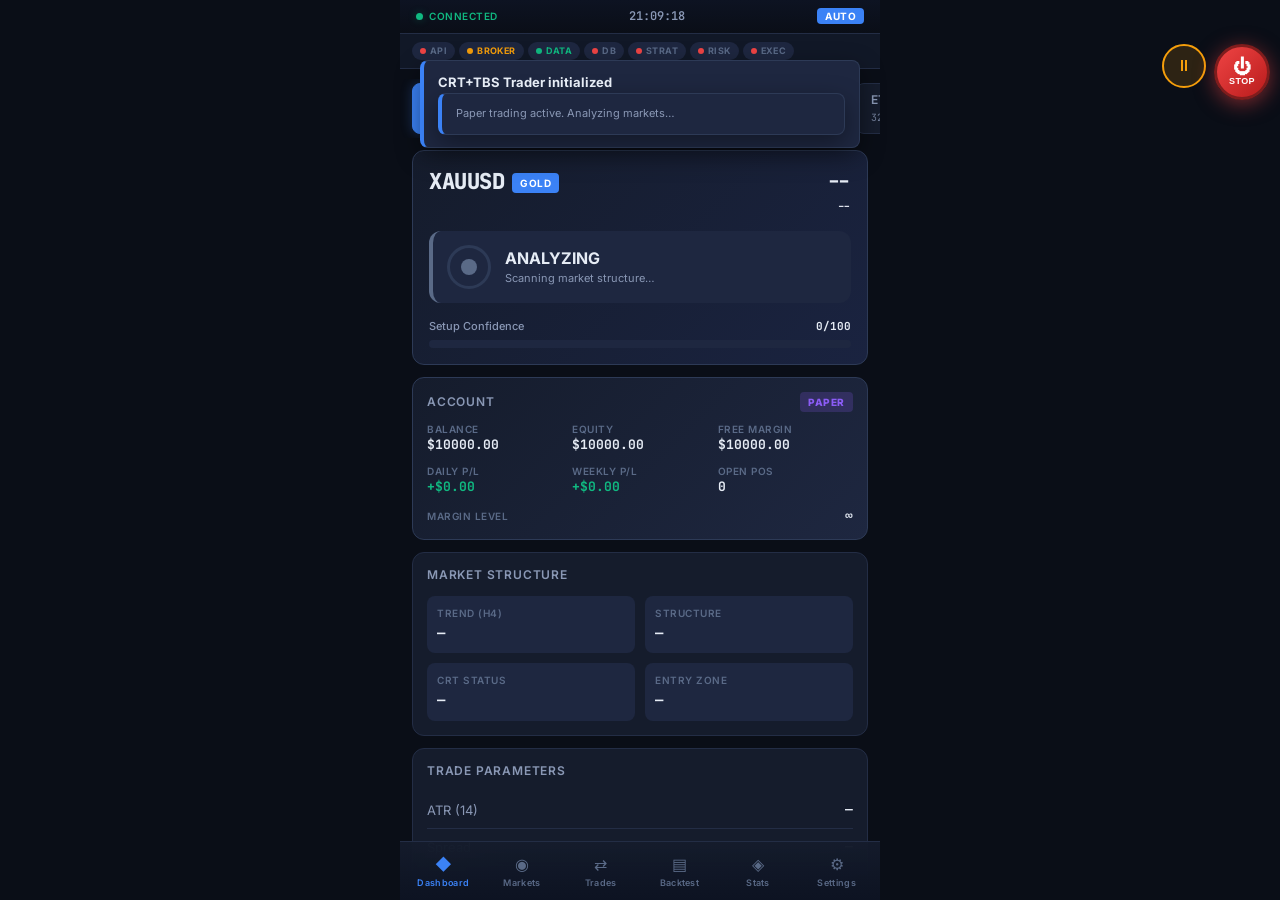
==== commit a98033f1: "Real MetaApi MT5 broker adapter (Exness compatible), backend trading relay, no-fake-connection polic" ====
--- a/index.html
+++ b/index.html
@@ -385,10 +385,11 @@
           <label>Broker / Endpoint</label>
           <select id="brokerSelect" class="form-select" onchange="UI.renderBrokerFields()">
             <option value="simulated">Simulated (Paper Trading)</option>
-            <option value="mt4">MetaTrader 4 (bridge)</option>
-            <option value="mt5">MetaTrader 5 (bridge)</option>
+            <option value="metaapi">MetaTrader via MetaApi.cloud (Exness, IC Markets, etc.)</option>
+            <option value="mt5-local">MetaTrader 5 (self-hosted Windows VPS bridge)</option>
             <option value="ctrader">cTrader Open API</option>
             <option value="binance">Binance (Crypto)</option>
+            <option value="coinbase">Coinbase Advanced Trade</option>
           </select>
         </div>
         <div id="brokerFields"></div>
